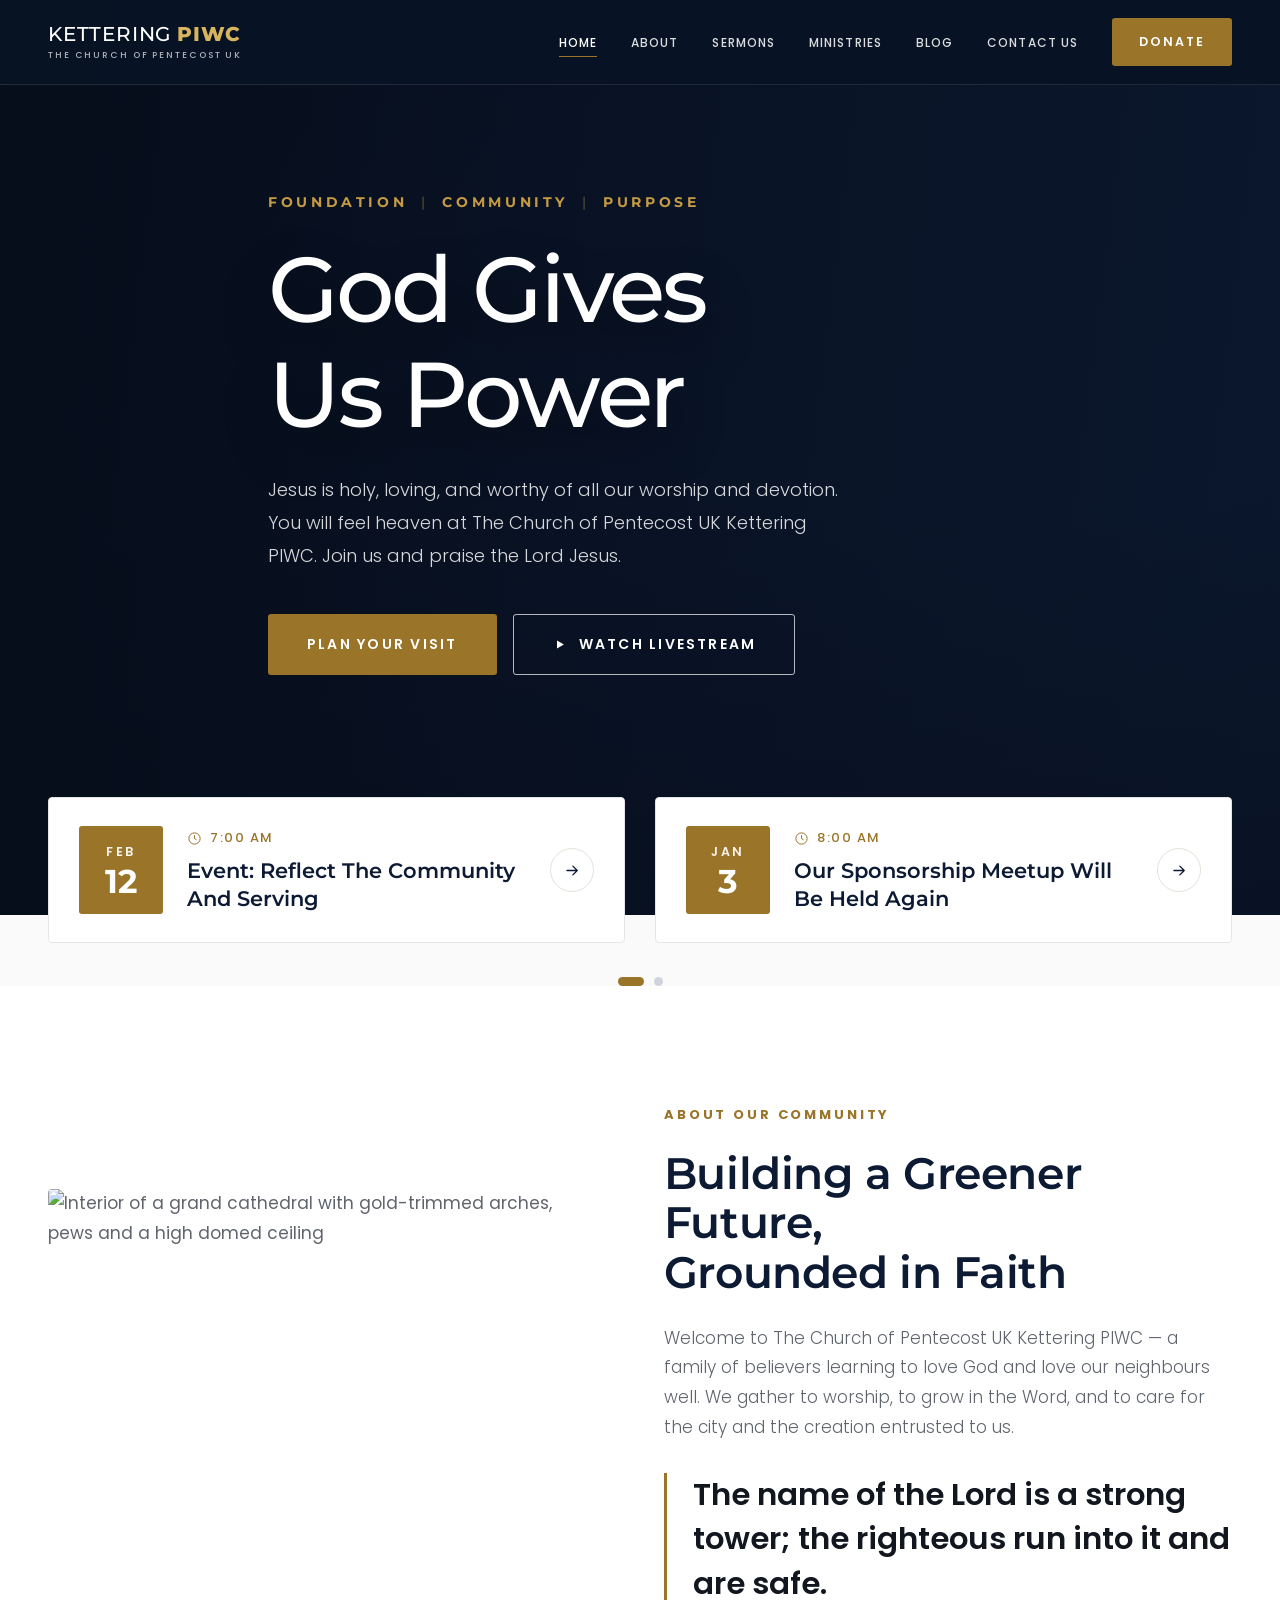
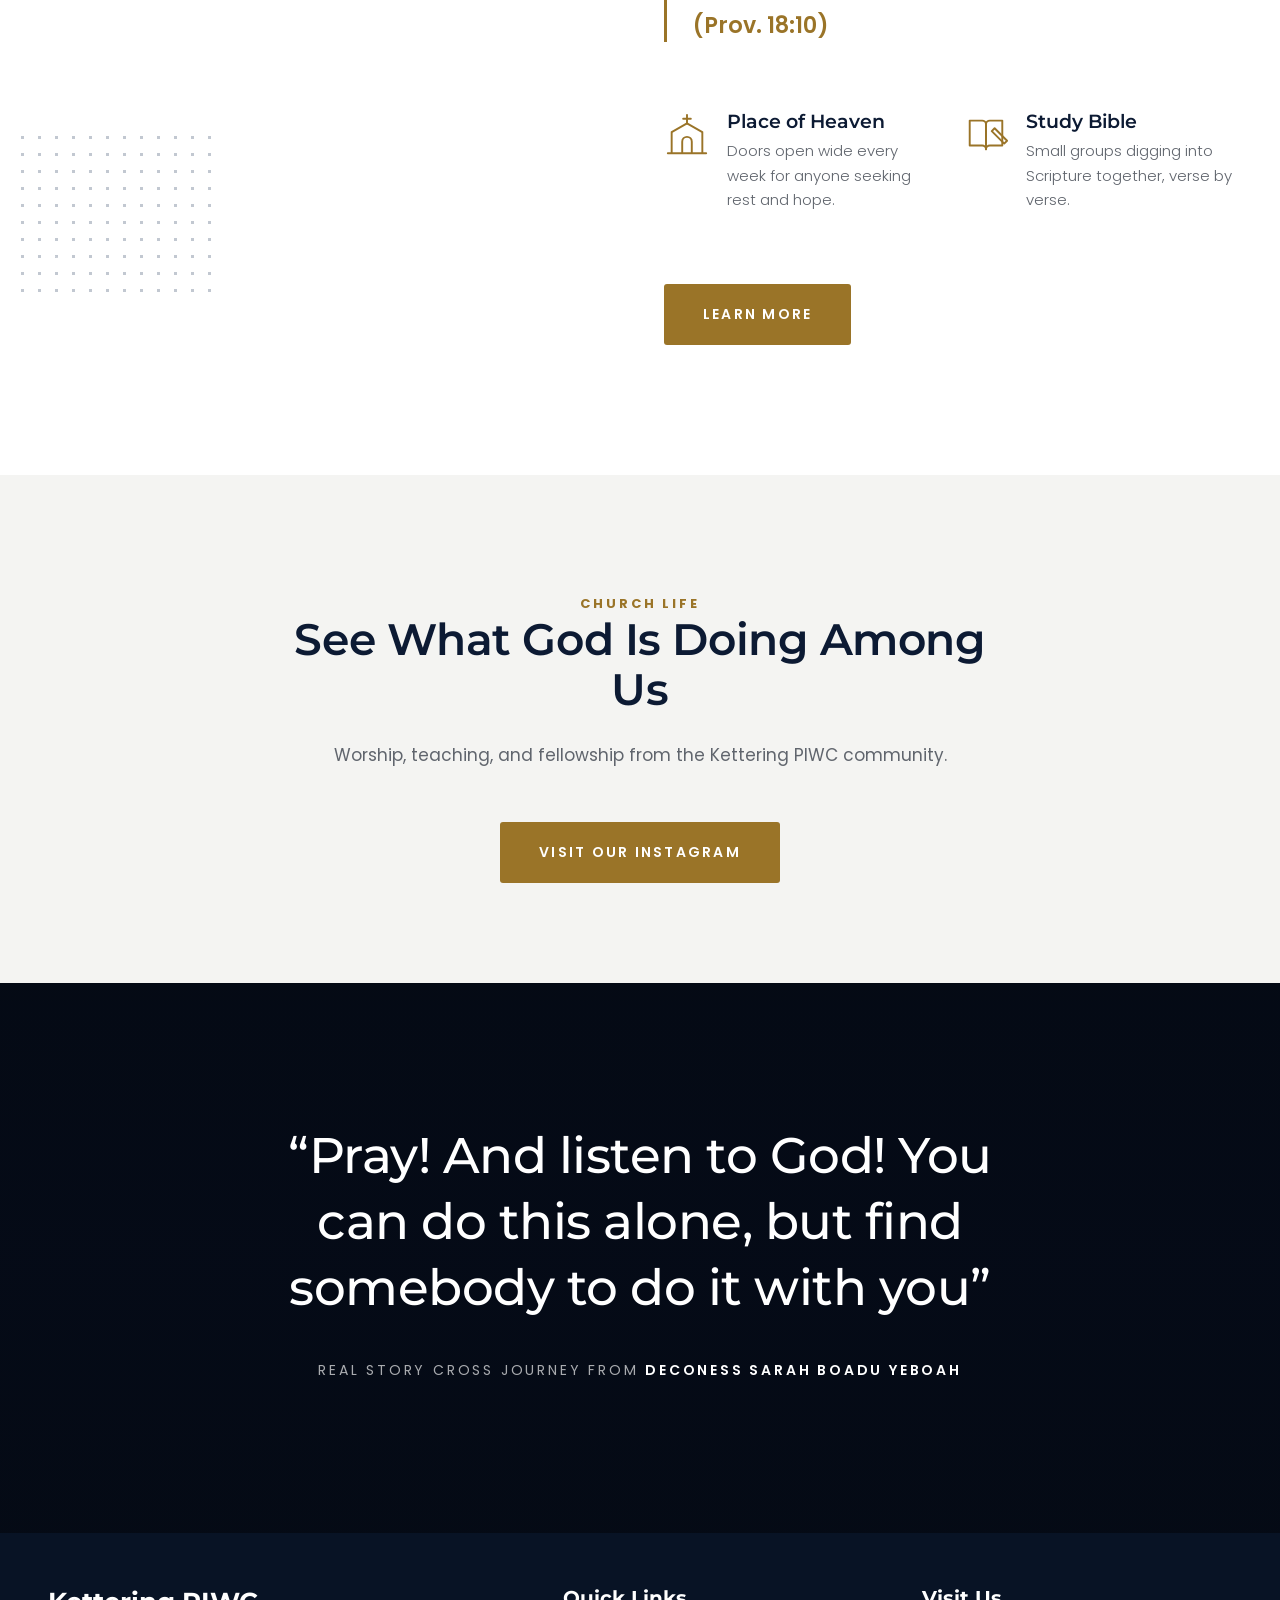
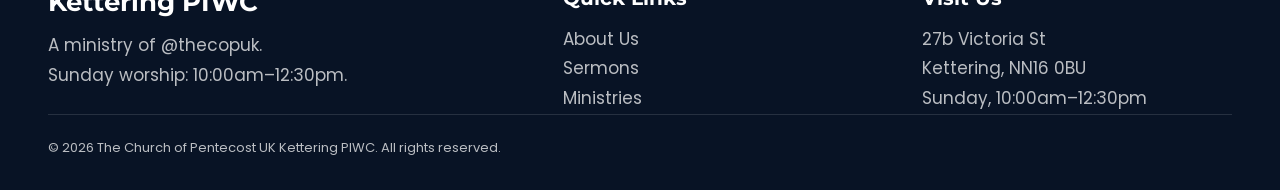
==== index.html @ a6533c29 "Launch Kettering PIWC church website Generated with [Devin](https://devin.ai)  Co-Authored-By: Devin" ====
<!DOCTYPE html>
<html lang="en">
<head>
<meta charset="UTF-8" />
<meta name="viewport" content="width=device-width, initial-scale=1" />
<title>The Church of Pentecost UK Kettering PIWC — God Gives Us Power</title>
<meta name="description" content="Jesus is holy, loving, and worthy of all our worship and devotion. Join The Church of Pentecost UK Kettering PIWC and praise the Lord Jesus." />
<link rel="preconnect" href="https://fonts.googleapis.com" />
<link rel="preconnect" href="https://fonts.gstatic.com" crossorigin />
<link href="https://fonts.googleapis.com/css2?family=Montserrat:wght@500;600;700;800&family=Poppins:ital,wght@0,300;0,400;0,500;0,600;0,700;1,500;1,600&display=swap" rel="stylesheet" />
<link rel="icon" href="assets/favicon.svg" type="image/svg+xml" />
<link rel="stylesheet" href="css/styles.css" />
</head>
<body>

<!-- ============ HEADER ============ -->
<header class="site-header" id="siteHeader">
  <div class="shell header-inner">
    <a class="logo" href="index.html" aria-label="The Church of Pentecost UK Kettering PIWC">
      <span class="wordmark-main">Kettering <strong>PIWC</strong></span>
      <span class="wordmark-sub">The Church of Pentecost UK</span>
    </a>

    <nav class="site-nav" aria-label="Main">
      <ul>
        <li><a class="is-active" href="index.html">Home</a></li>
        <li><a href="pages.html">About</a></li>
        <li><a href="sermons.html">Sermons</a></li>
        <li><a href="ministries.html">Ministries</a></li>
        <li><a href="blog.html">Blog</a></li>
        <li><a href="contact.html">Contact Us</a></li>
      </ul>
    </nav>

    <div class="header-actions">
      <a class="btn btn-red btn-sm" href="donate.html">Donate</a>
      <button class="nav-toggle" id="navToggle" aria-label="Open menu" aria-expanded="false">
        <span></span><span></span><span></span>
      </button>
    </div>
  </div>
</header>

<main>
  <!-- ============ HERO ============ -->
  <section class="hero">
    <div class="hero-media" role="img" aria-label="Hands clasped together in prayer over a dark table"></div>
    <div class="hero-scrim"></div>

    <div class="shell hero-inner">
      <p class="eyebrow">Foundation <span>|</span> Community <span>|</span> Purpose</p>
      <h1 class="hero-title">God Gives<br />Us Power</h1>
      <p class="hero-copy">
        Jesus is holy, loving, and worthy of all our worship and devotion.
        You will feel heaven at The Church of Pentecost UK Kettering PIWC. Join us and praise the Lord Jesus.
      </p>
      <div class="hero-cta">
        <a class="btn btn-red" href="contact.html">Plan Your Visit</a>
        <a class="btn btn-ghost" href="https://www.youtube.com/@KetteringPIWC" target="_blank" rel="noopener noreferrer">
          <span class="play" aria-hidden="true">
            <svg viewBox="0 0 24 24" fill="currentColor"><path d="M8 5.5v13l11-6.5-11-6.5Z"/></svg>
          </span>
          Watch Livestream
        </a>
      </div>
    </div>
  </section>

  <!-- ============ EVENT CARDS (overlap) ============ -->
  <section class="events" aria-label="Upcoming events">
    <div class="shell">
      <div class="event-viewport">
      <div class="event-track" id="eventTrack">
        <article class="event-card">
          <div class="event-date">
            <strong>Feb</strong>
            <span>12</span>
          </div>
          <div class="event-body">
            <p class="event-time">
              <svg viewBox="0 0 24 24" fill="none" aria-hidden="true"><circle cx="12" cy="12" r="9" stroke="currentColor" stroke-width="1.6"/><path d="M12 7.5V12l3 2" stroke="currentColor" stroke-width="1.6" stroke-linecap="round"/></svg>
              7:00 am
            </p>
            <h3>Event: Reflect The Community And Serving</h3>
          </div>
          <a class="event-go" href="#" aria-label="Read more about this event">
            <svg viewBox="0 0 24 24" fill="none"><path d="M5 12h13m0 0-5.5-5.5M18 12l-5.5 5.5" stroke="currentColor" stroke-width="1.7" stroke-linecap="round" stroke-linejoin="round"/></svg>
          </a>
        </article>

        <article class="event-card">
          <div class="event-date">
            <strong>Jan</strong>
            <span>3</span>
          </div>
          <div class="event-body">
            <p class="event-time">
              <svg viewBox="0 0 24 24" fill="none" aria-hidden="true"><circle cx="12" cy="12" r="9" stroke="currentColor" stroke-width="1.6"/><path d="M12 7.5V12l3 2" stroke="currentColor" stroke-width="1.6" stroke-linecap="round"/></svg>
              8:00 am
            </p>
            <h3>Our Sponsorship Meetup Will Be Held Again</h3>
          </div>
          <a class="event-go" href="#" aria-label="Read more about this event">
            <svg viewBox="0 0 24 24" fill="none"><path d="M5 12h13m0 0-5.5-5.5M18 12l-5.5 5.5" stroke="currentColor" stroke-width="1.7" stroke-linecap="round" stroke-linejoin="round"/></svg>
          </a>
        </article>

        <article class="event-card">
          <div class="event-date">
            <strong>Mar</strong>
            <span>21</span>
          </div>
          <div class="event-body">
            <p class="event-time">
              <svg viewBox="0 0 24 24" fill="none" aria-hidden="true"><circle cx="12" cy="12" r="9" stroke="currentColor" stroke-width="1.6"/><path d="M12 7.5V12l3 2" stroke="currentColor" stroke-width="1.6" stroke-linecap="round"/></svg>
              6:30 pm
            </p>
            <h3>Evening Worship Night With The Youth Choir</h3>
          </div>
          <a class="event-go" href="#" aria-label="Read more about this event">
            <svg viewBox="0 0 24 24" fill="none"><path d="M5 12h13m0 0-5.5-5.5M18 12l-5.5 5.5" stroke="currentColor" stroke-width="1.7" stroke-linecap="round" stroke-linejoin="round"/></svg>
          </a>
        </article>
      </div>
      </div>

      <div class="dots" id="eventDots" role="tablist" aria-label="Event slides"></div>
    </div>
  </section>

  <!-- ============ ABOUT ============ -->
  <section class="about">
    <div class="shell about-grid">
      <div class="about-visual">
        <figure class="about-photo">
          <img
            src="https://images.unsplash.com/photo-1756239501930-8e74445ca356?auto=format&fit=crop&w=1400&q=80"
            alt="Interior of a grand cathedral with gold-trimmed arches, pews and a high domed ceiling"
            loading="lazy" />
        </figure>
        <span class="dot-grid" aria-hidden="true"></span>
      </div>

      <div class="about-text">
        <p class="eyebrow eyebrow-dark">About Our Community</p>
        <h2 class="section-title">Building a Greener Future,<br />Grounded in Faith</h2>
        <p class="lede">
          Welcome to The Church of Pentecost UK Kettering PIWC — a family of believers learning to love God and love our
          neighbours well. We gather to worship, to grow in the Word, and to care for the city
          and the creation entrusted to us.
        </p>

        <blockquote class="scripture">
          The name of the Lord is a strong tower; the righteous run into it and are safe.
          <cite>(Prov. 18:10)</cite>
        </blockquote>

        <div class="features">
          <div class="feature">
            <span class="feature-icon" aria-hidden="true">
              <svg viewBox="0 0 48 48" fill="none">
                <path d="M24 4v9M20 8h8" stroke="currentColor" stroke-width="2" stroke-linecap="round"/>
                <path d="M8 44V22l16-9 16 9v22" stroke="currentColor" stroke-width="2" stroke-linejoin="round"/>
                <path d="M19 44V32a5 5 0 0 1 10 0v12" stroke="currentColor" stroke-width="2" stroke-linejoin="round"/>
                <path d="M4 44h40" stroke="currentColor" stroke-width="2" stroke-linecap="round"/>
              </svg>
            </span>
            <div>
              <h4>Place of Heaven</h4>
              <p>Doors open wide every week for anyone seeking rest and hope.</p>
            </div>
          </div>

          <div class="feature">
            <span class="feature-icon" aria-hidden="true">
              <svg viewBox="0 0 48 48" fill="none">
                <path d="M7 10h13a4 4 0 0 1 4 4v26a4 4 0 0 0-4-4H7V10Z" stroke="currentColor" stroke-width="2" stroke-linejoin="round"/>
                <path d="M41 10H28a4 4 0 0 0-4 4v26a4 4 0 0 1 4-4h13V10Z" stroke="currentColor" stroke-width="2" stroke-linejoin="round"/>
                <path d="M43 34 30 21l3-3 13 13-3 3Z" stroke="currentColor" stroke-width="2" stroke-linejoin="round"/>
              </svg>
            </span>
            <div>
              <h4>Study Bible</h4>
              <p>Small groups digging into Scripture together, verse by verse.</p>
            </div>
          </div>
        </div>

        <a class="btn btn-red" href="pages.html">Learn More</a>
      </div>
    </div>
  </section>

  <section class="page-section instagram-section">
    <div class="shell">
      <div class="section-heading">
        <p class="eyebrow eyebrow-dark">Church Life</p>
        <h2 class="section-title">See What God Is Doing Among Us</h2>
        <p>Worship, teaching, and fellowship from the Kettering PIWC community.</p>
      </div>
      <div class="instagram-follow"><a class="btn btn-red" href="https://www.instagram.com/ketteringpiwc/" target="_blank" rel="noopener noreferrer">Visit Our Instagram</a></div>
    </div>
  </section>

  <!-- ============ TESTIMONIAL ============ -->
  <section class="testimonial">
    <div class="testimonial-media" aria-hidden="true"></div>
    <div class="testimonial-scrim" aria-hidden="true"></div>

    <div class="shell testimonial-inner">
      <blockquote class="testimonial-quote">
        &ldquo;Pray! And listen to God! You can do this alone, but find somebody to do it with you&rdquo;
      </blockquote>

      <p class="testimonial-by">Real Story Cross Journey from <strong>Deconess Sarah Boadu Yeboah</strong></p>
    </div>
  </section>
</main>

<footer class="site-footer">
  <div class="shell">
    <div class="footer-grid">
      <div><h2>Kettering PIWC</h2><p>A ministry of @thecopuk.<br />Sunday worship: 10:00am–12:30pm.</p></div>
      <div><h3>Quick Links</h3><ul><li><a href="pages.html">About Us</a></li><li><a href="sermons.html">Sermons</a></li><li><a href="ministries.html">Ministries</a></li></ul></div>
      <div><h3>Visit Us</h3><p>27b Victoria St<br />Kettering, NN16 0BU<br />Sunday, 10:00am–12:30pm</p></div>
    </div>
    <p class="footer-bottom">© 2026 The Church of Pentecost UK Kettering PIWC. All rights reserved.</p>
  </div>
</footer>

<script src="js/main.js" defer></script>
</body>
</html>
---- css/styles.css ----
/* ===========================================================
   Zegen Church — deep red / white / dark blue
   =========================================================== */

:root {
  --red: #9a7428;
  --red-dark: #6f511a;
  --navy: #0c1a33;
  --navy-soft: #16294a;
  --ink: #12161f;
  --body: #5a6472;
  --white: #fff;
  --cream: #f7f4f0;
  --line: #e6e1da;

  --serif: "Montserrat", "Segoe UI", system-ui, sans-serif;
  --sans: "Poppins", "Segoe UI", system-ui, sans-serif;
  --script: "Poppins", "Segoe UI", system-ui, sans-serif;

  --shell: 1240px;
  --radius: 14px;
  --shadow-card: 0 26px 60px -22px rgba(12, 26, 51, .35);

  --hero-img: url("https://images.unsplash.com/photo-1762013728549-f50828e8a113?auto=format&fit=crop&w=2200&q=80");
}

*, *::before, *::after { box-sizing: border-box; }

html { scroll-behavior: smooth; }

body {
  margin: 0;
  font-family: var(--sans);
  font-size: 17px;
  line-height: 1.75;
  color: var(--body);
  background: var(--white);
  -webkit-font-smoothing: antialiased;
}

img { display: block; max-width: 100%; height: auto; }
a { text-decoration: none; color: inherit; }
h1, h2, h3, h4 { font-family: var(--serif); color: var(--ink); margin: 0; line-height: 1.14; }
blockquote { margin: 0; }
svg { width: 100%; height: 100%; display: block; }

.shell {
  width: 100%;
  max-width: var(--shell);
  margin-inline: auto;
  padding-inline: 28px;
}

/* ---------- eyebrow ---------- */
.eyebrow {
  margin: 0 0 22px;
  font-family: var(--serif);
  font-weight: 700;
  font-size: 14px;
  letter-spacing: .26em;
  text-transform: uppercase;
  color: #c49a43;
}
.eyebrow span { opacity: .55; margin-inline: 6px; font-weight: 400; }
.eyebrow-dark { color: var(--red); font-family: var(--sans); letter-spacing: .22em; font-size: 13px; }

/* ---------- buttons ---------- */
.btn {
  --btn-pad: 17px 38px;
  display: inline-flex;
  align-items: center;
  gap: 12px;
  padding: var(--btn-pad);
  border: 1.5px solid transparent;
  border-radius: 8px;
  font-family: var(--sans);
  font-size: 14px;
  font-weight: 600;
  letter-spacing: .16em;
  text-transform: uppercase;
  cursor: pointer;
  transition: background .25s, color .25s, border-color .25s, transform .25s, box-shadow .25s;
}
.btn:hover { transform: translateY(-2px); }
.btn-red { background: var(--red); color: var(--white); box-shadow: 0 14px 30px -14px rgba(154, 116, 40, .8); }
.btn-red:hover { background: var(--red-dark); }
.btn-ghost { border-color: rgba(255, 255, 255, .7); color: var(--white); }
.btn-ghost:hover { background: var(--white); color: var(--navy); border-color: var(--white); }
.btn-sm { --btn-pad: 12px 26px; font-size: 12.5px; border-radius: 7px; }
.btn .play { width: 15px; flex: none; }

/* ===========================================================
   HEADER
   =========================================================== */
.site-header {
  position: fixed;
  inset: 0 0 auto;
  z-index: 60;
  background: rgba(9, 18, 34, .34);
  backdrop-filter: blur(9px);
  border-bottom: 1px solid rgba(255, 255, 255, .12);
  transition: background .3s, box-shadow .3s, border-color .3s;
}
.site-header.is-stuck {
  background: rgba(9, 18, 34, .94);
  box-shadow: 0 12px 34px -20px rgba(0, 0, 0, .8);
}

.header-inner {
  display: flex;
  align-items: center;
  gap: 34px;
  min-height: 84px;
}

.logo {
  display: flex;
  flex-direction: column;
  justify-content: center;
  min-width: 225px;
  margin-right: auto;
  color: var(--white);
  line-height: 1;
}
.wordmark-main {
  font-family: var(--serif);
  font-size: 20px;
  font-weight: 500;
  letter-spacing: .04em;
  text-transform: uppercase;
}
.wordmark-main strong { color: #d7b45d; font-weight: 800; }
.wordmark-sub {
  margin-top: 7px;
  font-family: var(--sans);
  font-size: 9px;
  font-weight: 500;
  letter-spacing: .21em;
  text-transform: uppercase;
  color: rgba(255, 255, 255, .68);
}

.site-nav ul { display: flex; gap: 34px; margin: 0; padding: 0; list-style: none; }
.site-nav a {
  position: relative;
  display: block;
  padding: 4px 0;
  font-size: 13px;
  font-weight: 500;
  letter-spacing: .16em;
  text-transform: uppercase;
  color: rgba(255, 255, 255, .86);
  transition: color .22s;
}
.site-nav a::after {
  content: "";
  position: absolute;
  left: 0; bottom: 0;
  width: 0; height: 2px;
  background: var(--red);
  transition: width .28s;
}
.site-nav a:hover, .site-nav a.is-active { color: var(--white); }
.site-nav a:hover::after, .site-nav a.is-active::after { width: 100%; }

.header-actions { display: flex; align-items: center; gap: 16px; }

.nav-toggle {
  display: none;
  width: 44px; height: 40px;
  padding: 0 9px;
  background: none;
  border: 1px solid rgba(255, 255, 255, .3);
  border-radius: 7px;
  cursor: pointer;
}
.nav-toggle span {
  display: block;
  height: 2px;
  margin: 5px 0;
  background: var(--white);
  transition: transform .25s, opacity .25s;
}

/* ===========================================================
   HERO
   =========================================================== */
.hero {
  position: relative;
  isolation: isolate;
  display: flex;
  align-items: center;
  min-height: 100vh;
  min-height: 100svh;
  padding: 190px 0 240px;
  overflow: hidden;
}
.hero-media {
  position: absolute;
  inset: 0;
  z-index: -2;
  background: var(--navy) var(--hero-img) center/cover no-repeat;
  transform: scale(1.04);
  animation: heroDrift 22s ease-in-out infinite alternate;
}
@keyframes heroDrift {
  from { transform: scale(1.04) translate3d(0, 0, 0); }
  to   { transform: scale(1.11) translate3d(0, -12px, 0); }
}
.hero-scrim {
  position: absolute;
  inset: 0;
  z-index: -1;
  background:
    linear-gradient(97deg, rgba(6, 13, 26, .93) 0%, rgba(8, 16, 32, .78) 42%, rgba(10, 20, 38, .42) 100%),
    radial-gradient(115% 85% at 78% 30%, transparent 32%, rgba(4, 9, 19, .72) 100%);
}

.hero-inner { max-width: 800px; }

.hero-title {
  margin: 0 0 26px;
  font-size: clamp(3.1rem, 7.2vw, 6.1rem);
  font-weight: 600;
  letter-spacing: -.015em;
  color: var(--white);
  text-shadow: 0 22px 50px rgba(0, 0, 0, .45);
}
.hero-copy {
  max-width: 610px;
  margin: 0 0 42px;
  font-size: 18px;
  font-weight: 300;
  line-height: 1.85;
  color: rgba(255, 255, 255, .84);
}
.hero-cta { display: flex; flex-wrap: wrap; gap: 16px; }

/* ===========================================================
   EVENT CARDS
   =========================================================== */
.events { position: relative; z-index: 5; margin-top: -132px; }

.event-viewport {
  overflow: hidden;
  padding: 14px 0;
  margin: -14px 0;
}
.event-track {
  --per-view: 2;
  --gap: 30px;
  display: flex;
  gap: var(--gap);
  transition: transform .6s cubic-bezier(.4, .02, .2, 1);
  will-change: transform;
}

.event-card {
  flex: 0 0 calc((100% - (var(--per-view) - 1) * var(--gap)) / var(--per-view));
  display: flex;
  align-items: center;
  gap: 24px;
  padding: 28px 30px;
  background: var(--white);
  border-radius: var(--radius);
  box-shadow: var(--shadow-card);
  transition: transform .3s, box-shadow .3s;
}
.event-card:hover {
  transform: translateY(-7px);
  box-shadow: 0 34px 66px -22px rgba(12, 26, 51, .42);
}

.event-date {
  flex: none;
  display: grid;
  place-content: center;
  width: 84px; height: 88px;
  padding-top: 4px;
  background: var(--red);
  border-radius: 10px;
  color: var(--white);
  text-align: center;
  line-height: 1;
}
.event-date strong {
  display: block;
  font-size: 12.5px;
  font-weight: 600;
  letter-spacing: .2em;
  text-transform: uppercase;
  opacity: .92;
}
.event-date span {
  display: block;
  margin-top: 7px;
  font-family: var(--serif);
  font-size: 33px;
  font-weight: 700;
}

.event-body { min-width: 0; }
.event-time {
  display: flex;
  align-items: center;
  gap: 8px;
  margin: 0 0 7px;
  font-size: 13px;
  font-weight: 500;
  letter-spacing: .12em;
  text-transform: uppercase;
  color: var(--red);
}
.event-time svg { width: 15px; height: 15px; flex: none; }
.event-body h3 {
  font-size: 21px;
  font-weight: 600;
  line-height: 1.35;
  color: var(--navy);
}

.event-go {
  flex: none;
  display: grid;
  place-items: center;
  width: 44px; height: 44px;
  margin-left: auto;
  border: 1px solid var(--line);
  border-radius: 50%;
  color: var(--navy);
  transition: background .25s, color .25s, border-color .25s;
}
.event-go svg { width: 19px; height: 19px; }
.event-go:hover { background: var(--red); border-color: var(--red); color: var(--white); }

.dots {
  display: flex;
  justify-content: center;
  gap: 10px;
  margin-top: 34px;
}
.dots button {
  width: 9px; height: 9px;
  padding: 0;
  background: #cfd4dc;
  border: 0;
  border-radius: 50%;
  cursor: pointer;
  transition: background .25s, width .25s;
}
.dots button.is-active { width: 26px; border-radius: 5px; background: var(--red); }

/* ===========================================================
   ABOUT
   =========================================================== */
.about { padding: 118px 0 130px; background: var(--white); }

.about-grid {
  display: grid;
  grid-template-columns: minmax(0, 1fr) minmax(0, 1.06fr);
  gap: 80px;
  align-items: center;
}

.about-visual { position: relative; }
.about-photo {
  position: relative;
  z-index: 2;
  margin: 0;
  border-radius: var(--radius);
  overflow: hidden;
  box-shadow: 0 40px 80px -34px rgba(12, 26, 51, .55);
}
.about-photo img { width: 100%; aspect-ratio: 4 / 5; object-fit: cover; }
.about-photo::after {
  content: "";
  position: absolute;
  inset: 0;
  border: 1px solid rgba(255, 255, 255, .18);
  border-radius: var(--radius);
  pointer-events: none;
}
.dot-grid {
  position: absolute;
  z-index: 1;
  left: -34px; bottom: -40px;
  width: 200px; height: 170px;
  background-image: radial-gradient(#c2c8d1 1.7px, transparent 1.8px);
  background-size: 17px 17px;
}

.section-title {
  margin: 0 0 26px;
  font-size: clamp(2.1rem, 3.4vw, 3.05rem);
  font-weight: 600;
  letter-spacing: -.01em;
  color: var(--navy);
}
.lede { margin: 0 0 30px; font-weight: 300; }

.scripture {
  position: relative;
  margin: 0 0 40px;
  padding-left: 26px;
  border-left: 3px solid var(--red);
  font-family: var(--script);
  font-size: clamp(1.6rem, 2.4vw, 2.1rem);
  font-weight: 600;
  line-height: 1.45;
  color: var(--ink);
}
.scripture cite { display: block; margin-top: 4px; font-size: .72em; font-style: normal; color: var(--red); }

.features {
  display: grid;
  grid-template-columns: repeat(2, minmax(0, 1fr));
  gap: 30px;
  margin-bottom: 42px;
  padding: 34px 0;
  border-top: 1px solid var(--line);
  border-bottom: 1px solid var(--line);
}
.feature { display: flex; gap: 17px; }
.feature-icon { flex: none; width: 46px; height: 46px; color: var(--red); }
.feature h4 { margin-bottom: 6px; font-size: 19px; font-weight: 600; color: var(--navy); }
.feature p { margin: 0; font-size: 15px; font-weight: 300; line-height: 1.65; }

/* ===========================================================
   TESTIMONIAL
   =========================================================== */
.testimonial {
  position: relative;
  isolation: isolate;
  padding: 140px 0 150px;
  overflow: hidden;
  text-align: center;
}
.testimonial-media {
  position: absolute;
  inset: 0;
  z-index: -2;
  background: var(--navy) var(--hero-img) center/cover no-repeat;
  filter: grayscale(.25) brightness(.42) contrast(1.08);
}
.testimonial-scrim {
  position: absolute;
  inset: 0;
  z-index: -1;
  background:
    linear-gradient(180deg, rgba(5, 11, 22, .9) 0%, rgba(6, 13, 26, .8) 50%, rgba(5, 11, 22, .93) 100%);
}

.testimonial-inner { max-width: 1000px; }

.testimonial-quote {
  font-family: var(--serif);
  font-size: clamp(1.85rem, 3.9vw, 3.35rem);
  font-weight: 500;
  line-height: 1.32;
  letter-spacing: -.01em;
  color: var(--white);
  text-wrap: balance;
}
.testimonial-by {
  margin: 38px 0 0;
  font-size: 14px;
  font-weight: 400;
  letter-spacing: .2em;
  text-transform: uppercase;
  color: rgba(255, 255, 255, .66);
}
.testimonial-by strong { color: var(--white); font-weight: 600; }

/* ===========================================================
   RESPONSIVE
   =========================================================== */
@media (max-width: 1080px) {
  .site-nav {
    position: absolute;
    inset: 100% 0 auto;
    display: none;
    padding: 18px 28px 26px;
    background: rgba(9, 18, 34, .97);
    border-bottom: 1px solid rgba(255, 255, 255, .12);
  }
  .site-nav.is-open { display: block; }
  .site-nav ul { flex-direction: column; gap: 4px; }
  .site-nav a { padding: 11px 0; }
  .nav-toggle { display: block; }

  .about-grid { gap: 56px; }
}

@media (max-width: 900px) {
  body { font-size: 16px; }
  .hero { padding: 160px 0 210px; }
  .events { margin-top: -120px; }
  .event-track { --per-view: 1; }
  .about { padding: 88px 0 96px; }
  .about-grid { grid-template-columns: minmax(0, 1fr); }
  .about-visual { order: -1; }
  .about-photo img { aspect-ratio: 3 / 2; }
  .dot-grid { left: -18px; bottom: -24px; width: 150px; height: 120px; }
  .testimonial { padding: 100px 0 110px; }
}

@media (max-width: 620px) {
  .shell { padding-inline: 20px; }
  .header-inner { min-height: 72px; }
  .logo { min-width: 175px; }
  .wordmark-main { font-size: 16px; }
  .wordmark-sub { margin-top: 5px; font-size: 7px; letter-spacing: .15em; }
  .hero-cta .btn { flex: 1 1 100%; justify-content: center; }
  .event-card { flex-wrap: wrap; gap: 18px; padding: 24px; }
  .event-go { margin-left: 0; }
  .features { grid-template-columns: minmax(0, 1fr); }
}

.page-hero {
  padding: 180px 0 96px;
  background: linear-gradient(115deg, rgba(5, 12, 25, .97), rgba(12, 26, 51, .86)), var(--hero-img) center/cover;
  text-align: center;
}
.page-hero .eyebrow { margin-bottom: 14px; }
.page-hero h1 { font-size: clamp(2.8rem, 6vw, 5rem); color: var(--white); }
.page-hero p { max-width: 700px; margin: 22px auto 0; color: rgba(255, 255, 255, .78); }
.page-section { padding: 100px 0; }
.page-section-alt { background: var(--cream); }
.section-heading { max-width: 720px; margin: 0 auto 52px; text-align: center; }
.section-heading p { margin: 18px 0 0; }
.content-grid { display: grid; grid-template-columns: repeat(3, minmax(0, 1fr)); gap: 28px; }
.content-card { padding: 34px; background: var(--white); border: 1px solid var(--line); border-radius: var(--radius); box-shadow: 0 20px 45px -32px rgba(12, 26, 51, .45); }
.content-card h2, .content-card h3 { margin-bottom: 14px; color: var(--navy); }
.content-card h2 { font-size: 25px; }
.content-card h3 { font-size: 22px; }
.content-card p { margin: 0; }
.content-card .card-meta { margin-bottom: 12px; color: var(--red); font-size: 13px; font-weight: 600; letter-spacing: .14em; text-transform: uppercase; }
.content-card .btn { margin-top: 24px; }
.two-column { display: grid; grid-template-columns: repeat(2, minmax(0, 1fr)); gap: 60px; align-items: start; }
.prose h2 { margin-bottom: 20px; font-size: clamp(2rem, 3vw, 3rem); color: var(--navy); }
.prose h3 { margin: 30px 0 10px; color: var(--navy); }
.prose p { margin: 0 0 18px; }
.detail-list { margin: 24px 0 0; padding: 0; list-style: none; }
.detail-list li { padding: 14px 0; border-bottom: 1px solid var(--line); }
.detail-list strong { color: var(--navy); }
.contact-form { display: grid; gap: 18px; }
.contact-form label { color: var(--navy); font-size: 14px; font-weight: 600; }
.contact-form input, .contact-form textarea, .contact-form select { width: 100%; margin-top: 7px; padding: 14px 16px; border: 1px solid #d7dce3; border-radius: 7px; background: var(--white); font: inherit; color: var(--ink); }
.contact-form textarea { min-height: 150px; resize: vertical; }
.site-footer { padding: 54px 0 30px; background: #071126; color: rgba(255, 255, 255, .72); }
.footer-grid { display: grid; grid-template-columns: 1.5fr 1fr 1fr; gap: 50px; }
.site-footer h2, .site-footer h3 { margin-bottom: 15px; color: var(--white); }
.site-footer p { margin: 0; }
.site-footer ul { margin: 0; padding: 0; list-style: none; }
.site-footer a:hover { color: var(--white); }
.footer-bottom { margin-top: 42px; padding-top: 22px; border-top: 1px solid rgba(255, 255, 255, .12); font-size: 13px; }

@media (max-width: 900px) {
  .content-grid { grid-template-columns: minmax(0, 1fr); }
  .two-column, .footer-grid { grid-template-columns: minmax(0, 1fr); gap: 36px; }
  .page-section { padding: 76px 0; }
}

@media (max-width: 620px) {
  .page-hero { padding: 145px 0 72px; }
  .header-actions .btn { display: none; }
  .content-card { padding: 26px; }
}

body {
  background:
    radial-gradient(circle at 8% 18%, rgba(154, 116, 40, .09), transparent 27rem),
    radial-gradient(circle at 92% 52%, rgba(45, 82, 133, .12), transparent 31rem),
    #f2f4f8;
}
.site-header { background: transparent; border: 0; backdrop-filter: none; }
.header-inner {
  width: calc(100% - 32px);
  margin-top: 14px;
  padding-inline: 18px;
  border: 1px solid rgba(255, 255, 255, .2);
  border-radius: 22px;
  background: linear-gradient(120deg, rgba(10, 22, 43, .72), rgba(18, 40, 73, .46));
  box-shadow: 0 18px 54px rgba(3, 10, 22, .24), inset 0 1px rgba(255, 255, 255, .12);
  backdrop-filter: blur(22px) saturate(145%);
}
.site-header.is-stuck { background: transparent; box-shadow: none; }
.site-header.is-stuck .header-inner { background: rgba(7, 17, 34, .88); box-shadow: 0 16px 42px rgba(3, 10, 22, .34), inset 0 1px rgba(255, 255, 255, .1); }
.site-nav a { letter-spacing: .11em; }
.btn { border-radius: 999px; }
.btn-red { background: linear-gradient(135deg, #ad8533, #74551b); box-shadow: 0 12px 28px -12px rgba(111, 81, 26, .75), inset 0 1px rgba(255, 255, 255, .18); }
.btn-ghost { background: rgba(255, 255, 255, .08); backdrop-filter: blur(12px); }
.hero-inner {
  padding: clamp(28px, 5vw, 58px);
  border: 1px solid rgba(255, 255, 255, .16);
  border-radius: 32px 32px 72px 32px;
  background: linear-gradient(135deg, rgba(8, 18, 37, .62), rgba(255, 255, 255, .07));
  box-shadow: 0 35px 90px rgba(0, 0, 0, .28), inset 0 1px rgba(255, 255, 255, .13);
  backdrop-filter: blur(18px) saturate(130%);
}
.hero-title { letter-spacing: -.035em; }
.event-card, .content-card {
  border: 1px solid rgba(255, 255, 255, .7);
  background: linear-gradient(145deg, rgba(255, 255, 255, .78), rgba(255, 255, 255, .48));
  box-shadow: 0 22px 55px -32px rgba(12, 26, 51, .55), inset 0 1px rgba(255, 255, 255, .9);
  backdrop-filter: blur(18px) saturate(135%);
}
.content-card { border-radius: 28px 28px 48px 28px; transition: transform .35s ease, box-shadow .35s ease, border-color .35s ease; }
.content-card:nth-child(even) { border-radius: 48px 28px 28px 28px; }
.content-card:hover { transform: translateY(-8px) rotate(-.3deg); border-color: rgba(154, 116, 40, .2); box-shadow: 0 32px 65px -30px rgba(12, 26, 51, .52); }
.about { background: transparent; }
.about-photo { border-radius: 32px 32px 90px 32px; transform: rotate(-1.2deg); }
.features { padding: 28px; border: 1px solid rgba(255, 255, 255, .7); border-radius: 24px; background: rgba(255, 255, 255, .48); backdrop-filter: blur(14px); }
.page-hero { position: relative; isolation: isolate; overflow: hidden; }
.page-hero::after { content: ""; position: absolute; z-index: -1; width: 420px; height: 420px; right: -110px; bottom: -260px; border-radius: 50%; background: rgba(154, 116, 40, .28); filter: blur(12px); }
.page-hero .shell { max-width: 820px; padding-block: 42px; border: 1px solid rgba(255, 255, 255, .16); border-radius: 30px 30px 65px 30px; background: rgba(8, 18, 37, .38); box-shadow: 0 28px 70px rgba(0, 0, 0, .2); backdrop-filter: blur(16px); }
.page-section { position: relative; background: transparent; }
.page-section-alt { background: linear-gradient(135deg, rgba(255, 255, 255, .38), rgba(220, 227, 238, .32)); border-block: 1px solid rgba(255, 255, 255, .72); }
.contact-form input, .contact-form textarea, .contact-form select { border-color: rgba(255, 255, 255, .8); border-radius: 14px; background: rgba(255, 255, 255, .62); box-shadow: inset 0 1px 3px rgba(12, 26, 51, .05); transition: border-color .25s, box-shadow .25s, background .25s; }
.contact-form input:focus, .contact-form textarea:focus, .contact-form select:focus { outline: none; border-color: rgba(154, 116, 40, .5); background: rgba(255, 255, 255, .9); box-shadow: 0 0 0 4px rgba(154, 116, 40, .08); }
.site-footer { position: relative; background: linear-gradient(145deg, #071126, #102544); }
.footer-grid > div { padding: 24px; border: 1px solid rgba(255, 255, 255, .1); border-radius: 22px; background: rgba(255, 255, 255, .045); backdrop-filter: blur(12px); }
.will-reveal { opacity: 0; transform: translateY(34px) scale(.985); transition: opacity .75s cubic-bezier(.2, .7, .2, 1), transform .75s cubic-bezier(.2, .7, .2, 1); }
.will-reveal.is-visible { opacity: 1; transform: none; }
.content-grid .will-reveal:nth-child(2), .features .will-reveal:nth-child(2) { transition-delay: .1s; }
.content-grid .will-reveal:nth-child(3) { transition-delay: .2s; }
.hero-inner, .page-hero .shell { animation: glassEntrance .9s cubic-bezier(.2, .75, .2, 1) both; }
@keyframes glassEntrance { from { opacity: 0; transform: translateY(24px) scale(.98); } to { opacity: 1; transform: none; } }

@media (max-width: 1080px) {
  .site-nav { margin-top: 12px; border: 1px solid rgba(255, 255, 255, .13); border-radius: 20px; backdrop-filter: blur(20px); }
}
@media (max-width: 620px) {
  .header-inner { width: calc(100% - 20px); margin-top: 9px; border-radius: 18px; }
  .hero-inner, .page-hero .shell { border-radius: 24px 24px 46px 24px; }
  .hero-inner { margin-inline: 12px; width: calc(100% - 24px); }
}
@media (prefers-reduced-motion: reduce) {
  html { scroll-behavior: auto; }
  .hero-media, .hero-inner, .page-hero .shell { animation: none; }
  .btn:hover, .event-card:hover, .content-card:hover { transform: none; }
  .will-reveal { opacity: 1; transform: none; transition: none; }
}

.giving-layout { align-items: center; }
.giving-impact { display: grid; gap: 12px; margin-top: 34px; }
.giving-impact div { display: flex; align-items: center; gap: 18px; padding: 15px 18px; border: 1px solid rgba(255, 255, 255, .72); border-radius: 18px; background: rgba(255, 255, 255, .48); backdrop-filter: blur(12px); }
.giving-impact strong { display: grid; place-items: center; width: 42px; height: 42px; border-radius: 50%; background: var(--navy); color: var(--white); font-size: 13px; }
.giving-impact span { color: var(--navy); font-weight: 500; }
.giving-card { padding: clamp(28px, 4vw, 44px); }
.amount-options { display: grid; grid-template-columns: repeat(4, minmax(0, 1fr)); gap: 10px; margin: 0; padding: 0; border: 0; }
.amount-options legend { margin-bottom: 8px; color: var(--navy); font-size: 14px; font-weight: 600; }
.amount-options label { position: relative; cursor: pointer; }
.amount-options input { position: absolute; opacity: 0; pointer-events: none; }
.amount-options span { display: grid; place-items: center; min-height: 52px; border: 1px solid rgba(12, 26, 51, .14); border-radius: 14px; background: rgba(255, 255, 255, .58); color: var(--navy); transition: background .22s, color .22s, border-color .22s, transform .22s; }
.amount-options input:checked + span { border-color: var(--red); background: var(--red); color: var(--white); box-shadow: 0 10px 24px -12px rgba(154, 116, 40, .75); transform: translateY(-2px); }
.amount-options input:focus-visible + span { outline: 3px solid rgba(154, 116, 40, .2); outline-offset: 2px; }
.form-note { margin: -4px 0 0; font-size: 13px; line-height: 1.5; color: var(--body); }
@media (max-width: 480px) { .amount-options { grid-template-columns: repeat(2, minmax(0, 1fr)); } }

body { background: #fafafa; color: #60656d; }
.site-header { background: rgba(8, 19, 37, .97); border-bottom: 1px solid rgba(255, 255, 255, .1); }
.header-inner, .site-header.is-stuck .header-inner {
  width: 100%;
  margin-top: 0;
  padding-inline: 28px;
  border: 0;
  border-radius: 0;
  background: transparent;
  box-shadow: none;
  backdrop-filter: none;
}
.site-header.is-stuck { background: rgba(8, 19, 37, .99); box-shadow: 0 5px 18px rgba(3, 10, 22, .12); }
.site-nav a { font-size: 12px; letter-spacing: .09em; }
.site-nav a::after { height: 1px; }
.btn, .btn-sm { border-radius: 3px; box-shadow: none; }
.btn-red { background: var(--red); }
.btn-red:hover { background: var(--red-dark); }
.btn-ghost { background: transparent; backdrop-filter: none; }
.hero-inner, .page-hero .shell {
  padding: 0 28px;
  border: 0;
  border-radius: 0;
  background: transparent;
  box-shadow: none;
  backdrop-filter: none;
}
.hero-inner { margin: 0 auto; }
.hero-title { max-width: 680px; font-weight: 500; }
.hero-copy { max-width: 570px; }
.event-card, .content-card {
  border: 1px solid #e3e5e8;
  border-radius: 4px;
  background: #fff;
  box-shadow: none;
  backdrop-filter: none;
}
.content-card:nth-child(even) { border-radius: 4px; }
.event-card:hover, .content-card:hover { transform: translateY(-3px); border-color: #cfd2d7; box-shadow: 0 12px 30px rgba(12, 26, 51, .07); }
.event-date { border-radius: 3px; }
.about { background: #fff; }
.about-photo { border-radius: 4px; transform: none; box-shadow: none; }
.features { padding: 28px 0; border-inline: 0; border-radius: 0; background: transparent; backdrop-filter: none; }
.page-hero { background: linear-gradient(105deg, rgba(5, 12, 25, .95), rgba(12, 26, 51, .78)), var(--hero-img) center/cover; }
.page-hero::after { display: none; }
.page-section { background: #fff; }
.page-section-alt { background: #f4f4f2; border-block: 1px solid #e7e7e3; }
.contact-form input, .contact-form textarea, .contact-form select { border-color: #d9dce1; border-radius: 3px; background: #fff; box-shadow: none; }
.giving-impact div { border: 1px solid #e2e4e7; border-radius: 4px; background: #fff; backdrop-filter: none; }
.amount-options span { border-radius: 3px; background: #fff; }
.site-footer { background: #081325; }
.footer-grid > div { padding: 0; border: 0; border-radius: 0; background: transparent; backdrop-filter: none; }
.will-reveal { transform: translateY(18px); transition-duration: .55s; }
.hero-inner, .page-hero .shell { animation-name: minimalEntrance; animation-duration: .65s; }
@keyframes minimalEntrance { from { opacity: 0; transform: translateY(14px); } to { opacity: 1; transform: none; } }
@media (max-width: 1080px) {
  .site-nav { margin-top: 0; border: 0; border-radius: 0; background: #081325; backdrop-filter: none; }
}
@media (max-width: 620px) {
  .header-inner { width: 100%; margin-top: 0; padding-inline: 20px; border-radius: 0; }
  .hero-inner, .page-hero .shell { width: 100%; margin-inline: auto; padding-inline: 20px; border-radius: 0; }
}
@media (prefers-reduced-motion: reduce) {
  .hero-inner, .page-hero .shell { animation: none; }
}

.instagram-section { background: #f4f4f2; }
.instagram-follow { text-align: center; }

.leadership-section { background: #f4f4f2; }
.leadership-grid { display: grid; grid-template-columns: repeat(3, minmax(0, 1fr)); gap: 28px; }
.leader-card { overflow: hidden; border: 1px solid #e1e3e6; border-radius: 4px; background: #fff; transition: transform .3s, box-shadow .3s, border-color .3s; }
.leader-card:hover { transform: translateY(-4px); border-color: #cfd2d7; box-shadow: 0 14px 34px rgba(12, 26, 51, .08); }
.leader-photo { display: grid; place-items: center; width: 100%; aspect-ratio: 4 / 3; background: linear-gradient(145deg, #e8eaed, #d7dbe0); color: #707781; font-size: 13px; font-weight: 600; letter-spacing: .16em; text-transform: uppercase; }
.leader-photo img { width: 100%; height: 100%; object-fit: cover; }
.leader-content { padding: 28px; }
.leader-content .card-meta { margin: 0 0 8px; color: var(--red); font-size: 12px; font-weight: 600; letter-spacing: .14em; text-transform: uppercase; }
.leader-content h3 { margin-bottom: 12px; font-size: 24px; color: var(--navy); }
.leader-content p { margin: 0; }
.leader-bio { padding-top: 16px; }
.leader-bio[hidden], .additional-leaders[hidden] { display: none; }
.additional-leaders { margin-top: 28px; }
.leadership-more { margin-top: 40px; text-align: center; }
.bio-toggle { margin-top: 20px; padding: 0 0 4px; border: 0; border-bottom: 1px solid currentColor; background: transparent; color: var(--red); font: 600 13px var(--sans); letter-spacing: .08em; text-transform: uppercase; cursor: pointer; }
.bio-toggle:hover { color: var(--red-dark); }
.bio-toggle:focus-visible { outline: 3px solid rgba(154, 116, 40, .18); outline-offset: 5px; }
@media (max-width: 900px) { .leadership-grid { grid-template-columns: repeat(2, minmax(0, 1fr)); } }
@media (max-width: 580px) { .leadership-grid { grid-template-columns: minmax(0, 1fr); } }

.ministry-intro { background: #fff; }
.ministry-grid { align-items: stretch; }
.ministry-card { display: flex; flex-direction: column; }
.ministry-card > p:not(.card-meta) { margin-bottom: 20px; }
.ministry-card ul { margin: 0 0 24px; padding: 20px 0 0 20px; border-top: 1px solid var(--line); }
.ministry-card li { margin-bottom: 8px; font-size: 15px; line-height: 1.55; }
.ministry-link { display: inline-block; align-self: flex-start; margin-top: auto; padding-bottom: 3px; border-bottom: 1px solid currentColor; color: var(--red); font-size: 13px; font-weight: 600; letter-spacing: .04em; }
.ministry-link:hover { color: var(--red-dark); }
.ministry-steps { display: grid; gap: 22px; margin: 32px 0 0; padding: 0; list-style: none; counter-reset: ministry-step; }
.ministry-steps li { position: relative; padding-left: 54px; counter-increment: ministry-step; }
.ministry-steps li::before { content: counter(ministry-step, decimal-leading-zero); position: absolute; top: 0; left: 0; color: var(--red); font-size: 13px; font-weight: 700; letter-spacing: .08em; }
.ministry-steps strong, .ministry-steps span { display: block; }
.ministry-steps strong { color: var(--navy); }
.ministry-steps span { margin-top: 4px; font-size: 15px; line-height: 1.6; }
.ministry-cta { position: sticky; top: 120px; }
.ministry-note { margin-top: 24px !important; padding-top: 20px; border-top: 1px solid var(--line); font-size: 14px; line-height: 1.6; }
@media (max-width: 900px) { .ministry-cta { position: static; } }

.directions-btn { margin-top: 30px; }

.blog-categories { position: sticky; top: 84px; z-index: 20; border-bottom: 1px solid #e2e4e7; background: rgba(255, 255, 255, .96); }
.blog-categories .shell { display: flex; justify-content: center; gap: 34px; overflow-x: auto; padding-block: 16px; }
.blog-categories a { flex: none; color: var(--navy); font-size: 12px; font-weight: 600; letter-spacing: .08em; text-transform: uppercase; }
.blog-categories a:hover { color: var(--red); }
.featured-post { display: grid; grid-template-columns: .8fr 1.2fr; overflow: hidden; border: 1px solid #e1e3e6; background: #fff; }
.featured-post-visual { display: grid; min-height: 520px; place-items: end start; padding: 34px; background: linear-gradient(145deg, rgba(12, 26, 51, .12), rgba(154, 116, 40, .28)), var(--hero-img) center/cover; }
.featured-post-visual span { padding: 9px 13px; background: var(--navy); color: #fff; font-size: 11px; font-weight: 600; letter-spacing: .1em; text-transform: uppercase; }
.featured-post-content { align-self: center; padding: clamp(34px, 6vw, 76px); }
.featured-post-content h2 { margin-bottom: 22px; font-size: clamp(2rem, 4vw, 3.4rem); color: var(--navy); }
.featured-post-content > p { margin-bottom: 24px; }
.featured-post-content blockquote, .blog-quote { margin: 28px 0; padding-left: 22px; border-left: 3px solid var(--red); color: var(--navy); font-size: 18px; font-style: italic; }
.featured-post-content cite, .blog-quote cite { display: block; margin-top: 7px; color: var(--red); font-size: 13px; font-style: normal; }
.blog-grid { align-items: stretch; }
.blog-card { display: flex; flex-direction: column; }
.blog-card > p:not(.card-meta) { margin-bottom: 22px; }
.blog-details { margin-top: 24px; border-top: 1px solid var(--line); }
.blog-details summary { padding-top: 18px; color: var(--red); font-size: 13px; font-weight: 600; letter-spacing: .06em; text-transform: uppercase; cursor: pointer; }
.blog-details div { padding-top: 15px; }
.blog-details div p + p { margin-top: 14px; }
.blog-facts { margin: 0 0 24px; padding-left: 20px; }
.blog-facts li { margin-bottom: 7px; font-size: 15px; }
.testimony-card .btn { margin-top: 28px; }
@media (max-width: 900px) { .featured-post { grid-template-columns: minmax(0, 1fr); } .featured-post-visual { min-height: 360px; } .blog-categories { top: 72px; } }
@media (max-width: 620px) { .blog-categories .shell { justify-content: flex-start; gap: 22px; } .featured-post-visual { min-height: 280px; } }

.sermon-feature-section { background: #fff; }
.sermon-feature { display: grid; grid-template-columns: 1.35fr .65fr; border: 1px solid #e1e3e6; background: #fff; }
.sermon-feature-copy { padding: clamp(34px, 6vw, 76px); }
.sermon-feature-copy h2 { margin-bottom: 22px; font-size: clamp(2.1rem, 4vw, 3.7rem); color: var(--navy); }
.sermon-scripture { margin: 0 0 24px; padding-left: 22px; border-left: 3px solid var(--red); color: var(--navy); font-size: 18px; font-style: italic; }
.sermon-scripture strong { display: block; margin-top: 8px; color: var(--red); font-size: 13px; font-style: normal; }
.sermon-actions { display: flex; flex-wrap: wrap; align-items: center; gap: 24px; margin-top: 34px; }
.sermon-text-link { display: inline-block; padding-bottom: 3px; border-bottom: 1px solid currentColor; color: var(--red); font-size: 13px; font-weight: 600; }
.sermon-feature-outline { padding: clamp(30px, 4vw, 52px); background: var(--navy); color: rgba(255, 255, 255, .78); }
.sermon-feature-outline .card-meta { color: #d7b45d; }
.sermon-feature-outline ol { display: grid; gap: 26px; margin: 30px 0 0; padding-left: 22px; }
.sermon-feature-outline li { padding-left: 8px; }
.sermon-feature-outline strong, .sermon-feature-outline span { display: block; }
.sermon-feature-outline strong { margin-bottom: 4px; color: #fff; }
.sermon-feature-outline span { font-size: 14px; line-height: 1.6; }
.sermon-filters { display: flex; flex-wrap: wrap; justify-content: center; gap: 10px; margin-bottom: 18px; }
.sermon-filters button { padding: 10px 16px; border: 1px solid #d8dbe0; background: #fff; color: var(--navy); font: 600 12px var(--sans); cursor: pointer; transition: background .2s, color .2s, border-color .2s; }
.sermon-filters button:hover, .sermon-filters button.is-active { border-color: var(--red); background: var(--red); color: #fff; }
.sermon-filters button:focus-visible { outline: 3px solid rgba(154, 116, 40, .2); outline-offset: 3px; }
.sermon-results { margin: 0 0 28px; text-align: center; font-size: 13px; }
.sermon-card { display: flex; flex-direction: column; }
.sermon-card[hidden] { display: none; }
.sermon-notes { margin-top: 24px; border-top: 1px solid var(--line); }
.sermon-notes summary { padding-top: 18px; color: var(--red); font-size: 13px; font-weight: 600; letter-spacing: .04em; cursor: pointer; }
.sermon-notes div { padding-top: 15px; }
.sermon-notes h4 { margin: 16px 0 8px; font-size: 15px; color: var(--navy); }
.sermon-notes ul { margin: 0; padding-left: 20px; }
.sermon-notes li { margin-bottom: 6px; font-size: 14px; line-height: 1.55; }
.sermon-notes p { font-size: 14px; }
.sermon-response-grid { display: grid; grid-template-columns: repeat(4, minmax(0, 1fr)); border-block: 1px solid var(--line); }
.sermon-response-grid article { padding: 34px; border-right: 1px solid var(--line); }
.sermon-response-grid article:last-child { border-right: 0; }
.sermon-response-grid span { color: var(--red); font-size: 12px; font-weight: 700; }
.sermon-response-grid h3 { margin: 10px 0; color: var(--navy); }
.sermon-response-grid p { margin: 0; font-size: 15px; }
.sermon-live-card .sermon-text-link { margin-top: 24px; }
@media (max-width: 900px) { .sermon-feature { grid-template-columns: minmax(0, 1fr); } .sermon-response-grid { grid-template-columns: repeat(2, minmax(0, 1fr)); } .sermon-response-grid article:nth-child(2) { border-right: 0; } .sermon-response-grid article:nth-child(-n+2) { border-bottom: 1px solid var(--line); } }
@media (max-width: 560px) { .sermon-response-grid { grid-template-columns: minmax(0, 1fr); } .sermon-response-grid article { border-right: 0; border-bottom: 1px solid var(--line); } .sermon-response-grid article:last-child { border-bottom: 0; } }

html, body { max-width: 100%; overflow-x: hidden; }
@media (max-width: 768px) {
  body { font-size: 15px; line-height: 1.7; }
  .shell { padding-inline: 20px; }
  .header-inner { min-height: 72px; gap: 12px; }
  .logo { min-width: 0; flex: 1 1 auto; }
  .header-actions { flex: none; gap: 10px; }
  .nav-toggle { width: 44px; height: 44px; border-radius: 3px; }
  .site-nav { max-height: calc(100vh - 72px); max-height: calc(100dvh - 72px); overflow-y: auto; padding: 12px 20px 20px; }
  .site-nav a { min-height: 44px; display: flex; align-items: center; font-size: 13px; }
  .hero { min-height: auto; padding: 150px 0 170px; }
  .hero-title { font-size: clamp(2.75rem, 13vw, 4.3rem); }
  .hero-copy { font-size: 16px; line-height: 1.75; }
  .events { margin-top: -92px; }
  .event-track { --gap: 18px; }
  .page-hero { padding: 130px 0 68px; }
  .page-hero h1 { font-size: clamp(2.35rem, 10vw, 3.6rem); }
  .page-hero p { margin-top: 16px; font-size: 15px; }
  .page-section, .about { padding: 68px 0; }
  .section-heading { margin-bottom: 36px; }
  .section-title { font-size: clamp(1.85rem, 8vw, 2.6rem); }
  .eyebrow, .eyebrow-dark { letter-spacing: .14em; }
  .content-grid, .leadership-grid { gap: 18px; }
  .content-card, .leader-content { padding: 24px; }
  .two-column { gap: 30px; }
  .btn { --btn-pad: 14px 22px; min-height: 46px; justify-content: center; font-size: 12px; letter-spacing: .1em; }
  .footer-grid { gap: 28px; }
  .site-footer { padding: 44px 0 24px; }
  .blog-categories { top: 72px; }
  .blog-categories .shell { scroll-snap-type: x proximity; }
  .blog-categories a { scroll-snap-align: start; min-height: 42px; display: flex; align-items: center; }
  .featured-post-content, .sermon-feature-copy, .sermon-feature-outline { padding: 28px 24px; }
  .sermon-filters { justify-content: flex-start; overflow-x: auto; flex-wrap: nowrap; padding-bottom: 8px; }
  .sermon-filters button { flex: none; min-height: 44px; }
  .ministry-card ul { padding-left: 18px; }
  .amount-options span { min-height: 48px; }
  .contact-form input, .contact-form textarea, .contact-form select { min-height: 48px; font-size: 16px; }
  .contact-form textarea { min-height: 140px; }
}
@media (max-width: 480px) {
  .shell { padding-inline: 16px; }
  .header-inner { padding-inline: 16px; }
  .wordmark-main { font-size: 15px; }
  .wordmark-sub { max-width: 170px; font-size: 6.5px; line-height: 1.35; }
  .hero { padding: 132px 0 150px; }
  .hero-title { font-size: clamp(2.5rem, 14vw, 3.4rem); }
  .hero-copy { margin-bottom: 30px; }
  .hero-cta { flex-direction: column; }
  .hero-cta .btn { width: 100%; }
  .event-card { display: grid; grid-template-columns: 70px minmax(0, 1fr); padding: 20px; }
  .event-date { width: 70px; height: 74px; }
  .event-body h3 { font-size: 17px; }
  .event-go { grid-column: 2; width: 40px; height: 40px; }
  .page-hero { padding: 118px 0 58px; }
  .page-section, .about { padding: 56px 0; }
  .content-card, .leader-content { padding: 22px 18px; }
  .features { grid-template-columns: minmax(0, 1fr); gap: 22px; }
  .about-photo img { aspect-ratio: 4 / 3; }
  .testimonial { padding: 72px 0 78px; }
  .testimonial-quote { font-size: 1.75rem; }
  .testimonial-by { margin-top: 28px; font-size: 11px; letter-spacing: .12em; }
  .featured-post-visual { min-height: 230px; }
  .featured-post-content h2, .sermon-feature-copy h2 { font-size: 1.9rem; }
  .sermon-response-grid article { padding: 26px 20px; }
  .sermon-actions { align-items: stretch; flex-direction: column; }
  .sermon-actions .btn { width: 100%; }
  .giving-impact div { align-items: flex-start; }
  .directions-btn { width: 100%; }
}
@media (max-width: 360px) {
  .wordmark-main { font-size: 13px; }
  .wordmark-sub { max-width: 145px; font-size: 6px; letter-spacing: .1em; }
  .nav-toggle { width: 42px; }
  .hero-title { font-size: 2.35rem; }
  .page-hero h1 { font-size: 2.15rem; }
  .event-card { grid-template-columns: 62px minmax(0, 1fr); gap: 14px; }
  .event-date { width: 62px; height: 68px; }
  .amount-options { grid-template-columns: minmax(0, 1fr); }
}
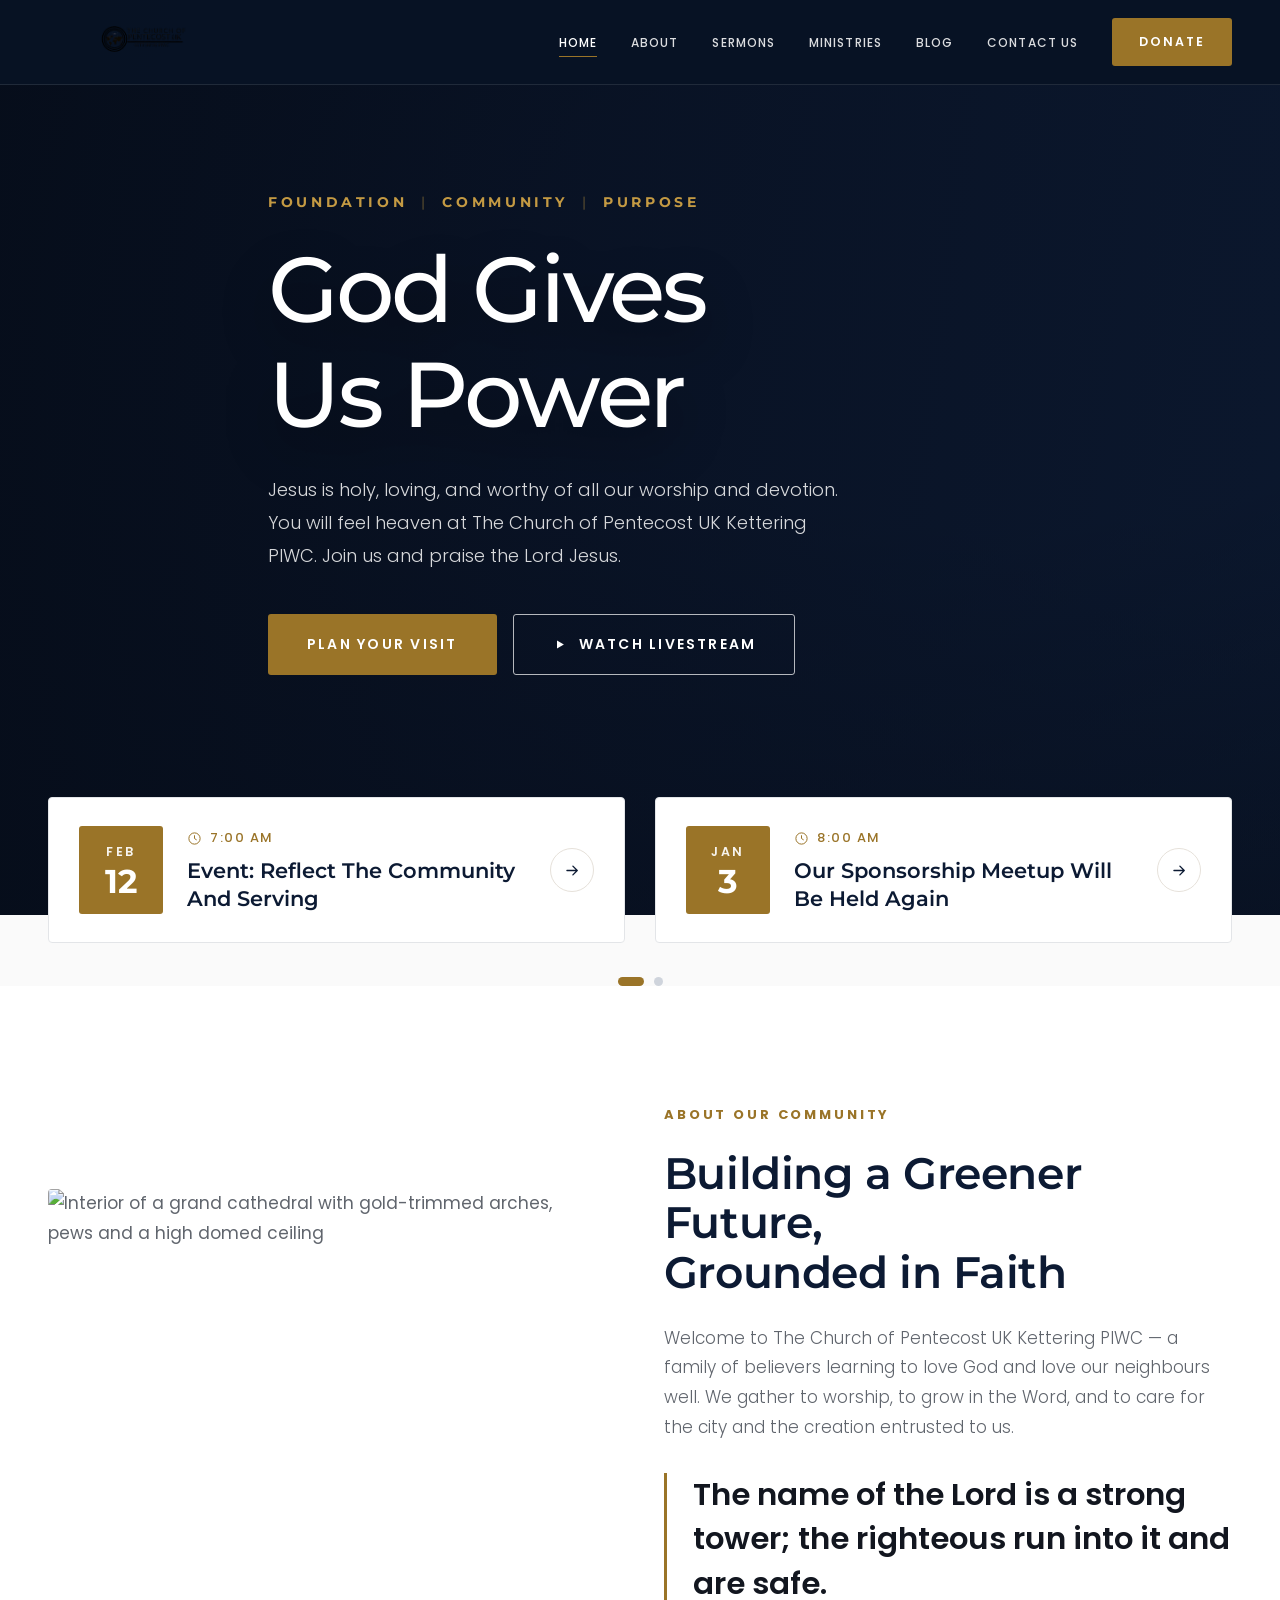
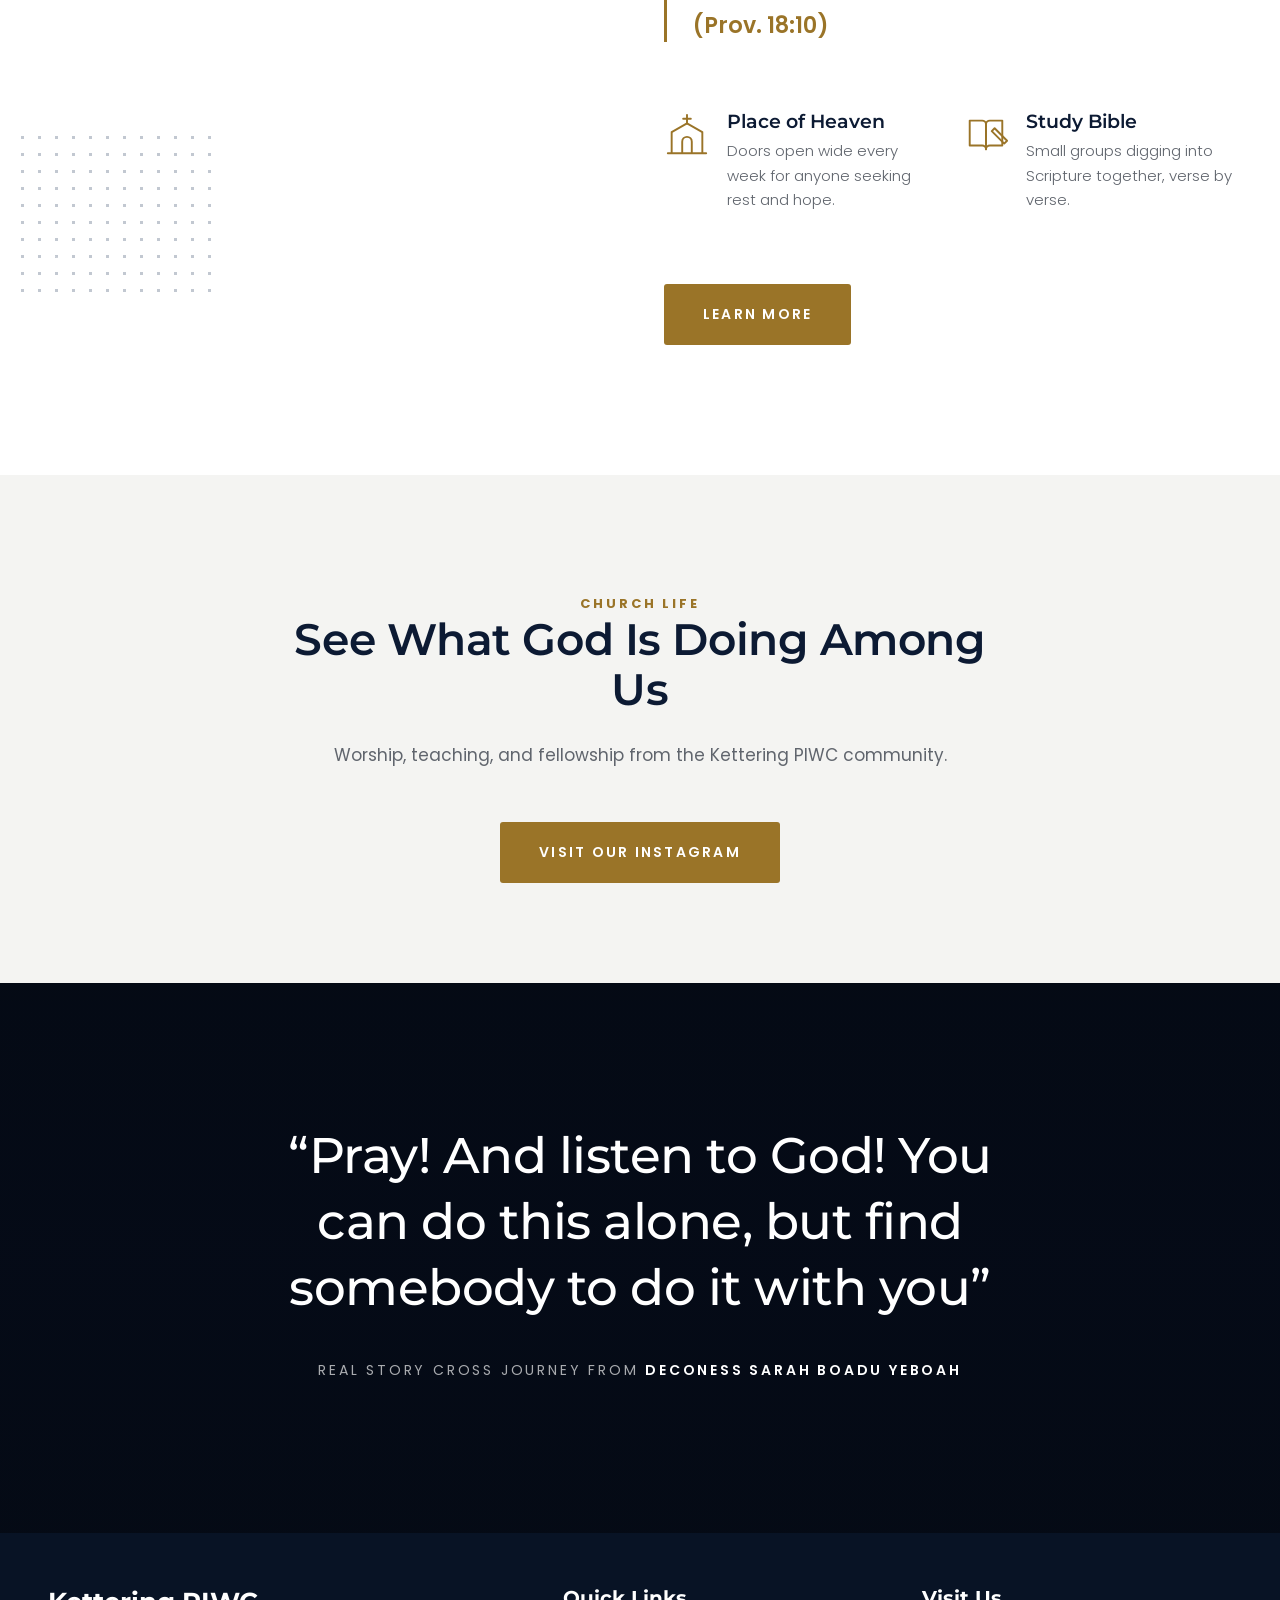
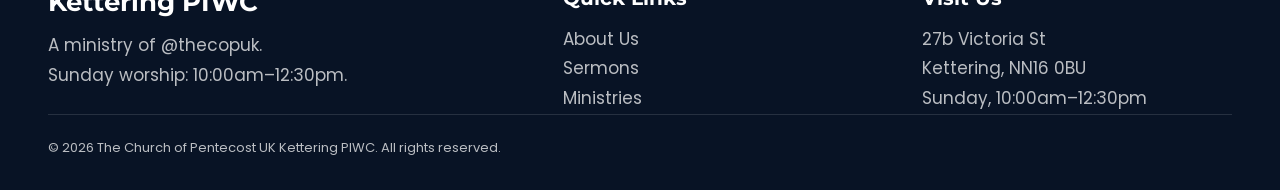
==== commit c770d423: "Use IMG_1184.png as the church logo across all pages" ====
--- a/index.html
+++ b/index.html
@@ -1,233 +1,427 @@
-<!DOCTYPE html>
+<!doctype html>
 <html lang="en">
-<head>
-<meta charset="UTF-8" />
-<meta name="viewport" content="width=device-width, initial-scale=1" />
-<title>The Church of Pentecost UK Kettering PIWC — God Gives Us Power</title>
-<meta name="description" content="Jesus is holy, loving, and worthy of all our worship and devotion. Join The Church of Pentecost UK Kettering PIWC and praise the Lord Jesus." />
-<link rel="preconnect" href="https://fonts.googleapis.com" />
-<link rel="preconnect" href="https://fonts.gstatic.com" crossorigin />
-<link href="https://fonts.googleapis.com/css2?family=Montserrat:wght@500;600;700;800&family=Poppins:ital,wght@0,300;0,400;0,500;0,600;0,700;1,500;1,600&display=swap" rel="stylesheet" />
-<link rel="icon" href="assets/favicon.svg" type="image/svg+xml" />
-<link rel="stylesheet" href="css/styles.css" />
-</head>
-<body>
-
-<!-- ============ HEADER ============ -->
-<header class="site-header" id="siteHeader">
-  <div class="shell header-inner">
-    <a class="logo" href="index.html" aria-label="The Church of Pentecost UK Kettering PIWC">
-      <span class="wordmark-main">Kettering <strong>PIWC</strong></span>
-      <span class="wordmark-sub">The Church of Pentecost UK</span>
-    </a>
-
-    <nav class="site-nav" aria-label="Main">
-      <ul>
-        <li><a class="is-active" href="index.html">Home</a></li>
-        <li><a href="pages.html">About</a></li>
-        <li><a href="sermons.html">Sermons</a></li>
-        <li><a href="ministries.html">Ministries</a></li>
-        <li><a href="blog.html">Blog</a></li>
-        <li><a href="contact.html">Contact Us</a></li>
-      </ul>
-    </nav>
-
-    <div class="header-actions">
-      <a class="btn btn-red btn-sm" href="donate.html">Donate</a>
-      <button class="nav-toggle" id="navToggle" aria-label="Open menu" aria-expanded="false">
-        <span></span><span></span><span></span>
-      </button>
-    </div>
-  </div>
-</header>
-
-<main>
-  <!-- ============ HERO ============ -->
-  <section class="hero">
-    <div class="hero-media" role="img" aria-label="Hands clasped together in prayer over a dark table"></div>
-    <div class="hero-scrim"></div>
-
-    <div class="shell hero-inner">
-      <p class="eyebrow">Foundation <span>|</span> Community <span>|</span> Purpose</p>
-      <h1 class="hero-title">God Gives<br />Us Power</h1>
-      <p class="hero-copy">
-        Jesus is holy, loving, and worthy of all our worship and devotion.
-        You will feel heaven at The Church of Pentecost UK Kettering PIWC. Join us and praise the Lord Jesus.
-      </p>
-      <div class="hero-cta">
-        <a class="btn btn-red" href="contact.html">Plan Your Visit</a>
-        <a class="btn btn-ghost" href="https://www.youtube.com/@KetteringPIWC" target="_blank" rel="noopener noreferrer">
-          <span class="play" aria-hidden="true">
-            <svg viewBox="0 0 24 24" fill="currentColor"><path d="M8 5.5v13l11-6.5-11-6.5Z"/></svg>
-          </span>
-          Watch Livestream
-        </a>
+  <head>
+    <meta charset="UTF-8" />
+    <meta name="viewport" content="width=device-width, initial-scale=1" />
+    <title>
+      The Church of Pentecost UK Kettering PIWC — God Gives Us Power
+    </title>
+    <meta
+      name="description"
+      content="Jesus is holy, loving, and worthy of all our worship and devotion. Join The Church of Pentecost UK Kettering PIWC and praise the Lord Jesus."
+    />
+    <link rel="preconnect" href="https://fonts.googleapis.com" />
+    <link rel="preconnect" href="https://fonts.gstatic.com" crossorigin />
+    <link
+      href="https://fonts.googleapis.com/css2?family=Montserrat:wght@500;600;700;800&family=Poppins:ital,wght@0,300;0,400;0,500;0,600;0,700;1,500;1,600&display=swap"
+      rel="stylesheet"
+    />
+    <link rel="icon" href="assets/favicon.svg" type="image/svg+xml" />
+    <link rel="stylesheet" href="css/styles.css" />
+  </head>
+  <body>
+    <!-- ============ HEADER ============ -->
+    <header class="site-header" id="siteHeader">
+      <div class="shell header-inner">
+        <a
+          class="logo"
+          href="index.html"
+          aria-label="The Church of Pentecost UK Kettering PIWC"
+          ><img
+            src="assets/IMG_1184.png"
+            alt="The Church of Pentecost UK Kettering PIWC"
+            class="logo-img"
+        /></a>
+
+        <nav class="site-nav" aria-label="Main">
+          <ul>
+            <li><a class="is-active" href="index.html">Home</a></li>
+            <li><a href="pages.html">About</a></li>
+            <li><a href="sermons.html">Sermons</a></li>
+            <li><a href="ministries.html">Ministries</a></li>
+            <li><a href="blog.html">Blog</a></li>
+            <li><a href="contact.html">Contact Us</a></li>
+          </ul>
+        </nav>
+
+        <div class="header-actions">
+          <a class="btn btn-red btn-sm" href="donate.html">Donate</a>
+          <button
+            class="nav-toggle"
+            id="navToggle"
+            aria-label="Open menu"
+            aria-expanded="false"
+          >
+            <span></span><span></span><span></span>
+          </button>
+        </div>
       </div>
-    </div>
-  </section>
-
-  <!-- ============ EVENT CARDS (overlap) ============ -->
-  <section class="events" aria-label="Upcoming events">
-    <div class="shell">
-      <div class="event-viewport">
-      <div class="event-track" id="eventTrack">
-        <article class="event-card">
-          <div class="event-date">
-            <strong>Feb</strong>
-            <span>12</span>
-          </div>
-          <div class="event-body">
-            <p class="event-time">
-              <svg viewBox="0 0 24 24" fill="none" aria-hidden="true"><circle cx="12" cy="12" r="9" stroke="currentColor" stroke-width="1.6"/><path d="M12 7.5V12l3 2" stroke="currentColor" stroke-width="1.6" stroke-linecap="round"/></svg>
-              7:00 am
+    </header>
+
+    <main>
+      <!-- ============ HERO ============ -->
+      <section class="hero">
+        <div
+          class="hero-media"
+          role="img"
+          aria-label="Hands clasped together in prayer over a dark table"
+        ></div>
+        <div class="hero-scrim"></div>
+
+        <div class="shell hero-inner">
+          <p class="eyebrow">
+            Foundation <span>|</span> Community <span>|</span> Purpose
+          </p>
+          <h1 class="hero-title">God Gives<br />Us Power</h1>
+          <p class="hero-copy">
+            Jesus is holy, loving, and worthy of all our worship and devotion.
+            You will feel heaven at The Church of Pentecost UK Kettering PIWC.
+            Join us and praise the Lord Jesus.
+          </p>
+          <div class="hero-cta">
+            <a class="btn btn-red" href="contact.html">Plan Your Visit</a>
+            <a
+              class="btn btn-ghost"
+              href="https://www.youtube.com/@KetteringPIWC"
+              target="_blank"
+              rel="noopener noreferrer"
+            >
+              <span class="play" aria-hidden="true">
+                <svg viewBox="0 0 24 24" fill="currentColor">
+                  <path d="M8 5.5v13l11-6.5-11-6.5Z" />
+                </svg>
+              </span>
+              Watch Livestream
+            </a>
+          </div>
+        </div>
+      </section>
+
+      <!-- ============ EVENT CARDS (overlap) ============ -->
+      <section class="events" aria-label="Upcoming events">
+        <div class="shell">
+          <div class="event-viewport">
+            <div class="event-track" id="eventTrack">
+              <article class="event-card">
+                <div class="event-date">
+                  <strong>Feb</strong>
+                  <span>12</span>
+                </div>
+                <div class="event-body">
+                  <p class="event-time">
+                    <svg viewBox="0 0 24 24" fill="none" aria-hidden="true">
+                      <circle
+                        cx="12"
+                        cy="12"
+                        r="9"
+                        stroke="currentColor"
+                        stroke-width="1.6"
+                      />
+                      <path
+                        d="M12 7.5V12l3 2"
+                        stroke="currentColor"
+                        stroke-width="1.6"
+                        stroke-linecap="round"
+                      />
+                    </svg>
+                    7:00 am
+                  </p>
+                  <h3>Event: Reflect The Community And Serving</h3>
+                </div>
+                <a
+                  class="event-go"
+                  href="#"
+                  aria-label="Read more about this event"
+                >
+                  <svg viewBox="0 0 24 24" fill="none">
+                    <path
+                      d="M5 12h13m0 0-5.5-5.5M18 12l-5.5 5.5"
+                      stroke="currentColor"
+                      stroke-width="1.7"
+                      stroke-linecap="round"
+                      stroke-linejoin="round"
+                    />
+                  </svg>
+                </a>
+              </article>
+
+              <article class="event-card">
+                <div class="event-date">
+                  <strong>Jan</strong>
+                  <span>3</span>
+                </div>
+                <div class="event-body">
+                  <p class="event-time">
+                    <svg viewBox="0 0 24 24" fill="none" aria-hidden="true">
+                      <circle
+                        cx="12"
+                        cy="12"
+                        r="9"
+                        stroke="currentColor"
+                        stroke-width="1.6"
+                      />
+                      <path
+                        d="M12 7.5V12l3 2"
+                        stroke="currentColor"
+                        stroke-width="1.6"
+                        stroke-linecap="round"
+                      />
+                    </svg>
+                    8:00 am
+                  </p>
+                  <h3>Our Sponsorship Meetup Will Be Held Again</h3>
+                </div>
+                <a
+                  class="event-go"
+                  href="#"
+                  aria-label="Read more about this event"
+                >
+                  <svg viewBox="0 0 24 24" fill="none">
+                    <path
+                      d="M5 12h13m0 0-5.5-5.5M18 12l-5.5 5.5"
+                      stroke="currentColor"
+                      stroke-width="1.7"
+                      stroke-linecap="round"
+                      stroke-linejoin="round"
+                    />
+                  </svg>
+                </a>
+              </article>
+
+              <article class="event-card">
+                <div class="event-date">
+                  <strong>Mar</strong>
+                  <span>21</span>
+                </div>
+                <div class="event-body">
+                  <p class="event-time">
+                    <svg viewBox="0 0 24 24" fill="none" aria-hidden="true">
+                      <circle
+                        cx="12"
+                        cy="12"
+                        r="9"
+                        stroke="currentColor"
+                        stroke-width="1.6"
+                      />
+                      <path
+                        d="M12 7.5V12l3 2"
+                        stroke="currentColor"
+                        stroke-width="1.6"
+                        stroke-linecap="round"
+                      />
+                    </svg>
+                    6:30 pm
+                  </p>
+                  <h3>Evening Worship Night With The Youth Choir</h3>
+                </div>
+                <a
+                  class="event-go"
+                  href="#"
+                  aria-label="Read more about this event"
+                >
+                  <svg viewBox="0 0 24 24" fill="none">
+                    <path
+                      d="M5 12h13m0 0-5.5-5.5M18 12l-5.5 5.5"
+                      stroke="currentColor"
+                      stroke-width="1.7"
+                      stroke-linecap="round"
+                      stroke-linejoin="round"
+                    />
+                  </svg>
+                </a>
+              </article>
+            </div>
+          </div>
+
+          <div
+            class="dots"
+            id="eventDots"
+            role="tablist"
+            aria-label="Event slides"
+          ></div>
+        </div>
+      </section>
+
+      <!-- ============ ABOUT ============ -->
+      <section class="about">
+        <div class="shell about-grid">
+          <div class="about-visual">
+            <figure class="about-photo">
+              <img
+                src="https://images.unsplash.com/photo-1756239501930-8e74445ca356?auto=format&fit=crop&w=1400&q=80"
+                alt="Interior of a grand cathedral with gold-trimmed arches, pews and a high domed ceiling"
+                loading="lazy"
+              />
+            </figure>
+            <span class="dot-grid" aria-hidden="true"></span>
+          </div>
+
+          <div class="about-text">
+            <p class="eyebrow eyebrow-dark">About Our Community</p>
+            <h2 class="section-title">
+              Building a Greener Future,<br />Grounded in Faith
+            </h2>
+            <p class="lede">
+              Welcome to The Church of Pentecost UK Kettering PIWC — a family of
+              believers learning to love God and love our neighbours well. We
+              gather to worship, to grow in the Word, and to care for the city
+              and the creation entrusted to us.
             </p>
-            <h3>Event: Reflect The Community And Serving</h3>
-          </div>
-          <a class="event-go" href="#" aria-label="Read more about this event">
-            <svg viewBox="0 0 24 24" fill="none"><path d="M5 12h13m0 0-5.5-5.5M18 12l-5.5 5.5" stroke="currentColor" stroke-width="1.7" stroke-linecap="round" stroke-linejoin="round"/></svg>
-          </a>
-        </article>
-
-        <article class="event-card">
-          <div class="event-date">
-            <strong>Jan</strong>
-            <span>3</span>
-          </div>
-          <div class="event-body">
-            <p class="event-time">
-              <svg viewBox="0 0 24 24" fill="none" aria-hidden="true"><circle cx="12" cy="12" r="9" stroke="currentColor" stroke-width="1.6"/><path d="M12 7.5V12l3 2" stroke="currentColor" stroke-width="1.6" stroke-linecap="round"/></svg>
-              8:00 am
+
+            <blockquote class="scripture">
+              The name of the Lord is a strong tower; the righteous run into it
+              and are safe.
+              <cite>(Prov. 18:10)</cite>
+            </blockquote>
+
+            <div class="features">
+              <div class="feature">
+                <span class="feature-icon" aria-hidden="true">
+                  <svg viewBox="0 0 48 48" fill="none">
+                    <path
+                      d="M24 4v9M20 8h8"
+                      stroke="currentColor"
+                      stroke-width="2"
+                      stroke-linecap="round"
+                    />
+                    <path
+                      d="M8 44V22l16-9 16 9v22"
+                      stroke="currentColor"
+                      stroke-width="2"
+                      stroke-linejoin="round"
+                    />
+                    <path
+                      d="M19 44V32a5 5 0 0 1 10 0v12"
+                      stroke="currentColor"
+                      stroke-width="2"
+                      stroke-linejoin="round"
+                    />
+                    <path
+                      d="M4 44h40"
+                      stroke="currentColor"
+                      stroke-width="2"
+                      stroke-linecap="round"
+                    />
+                  </svg>
+                </span>
+                <div>
+                  <h4>Place of Heaven</h4>
+                  <p>
+                    Doors open wide every week for anyone seeking rest and hope.
+                  </p>
+                </div>
+              </div>
+
+              <div class="feature">
+                <span class="feature-icon" aria-hidden="true">
+                  <svg viewBox="0 0 48 48" fill="none">
+                    <path
+                      d="M7 10h13a4 4 0 0 1 4 4v26a4 4 0 0 0-4-4H7V10Z"
+                      stroke="currentColor"
+                      stroke-width="2"
+                      stroke-linejoin="round"
+                    />
+                    <path
+                      d="M41 10H28a4 4 0 0 0-4 4v26a4 4 0 0 1 4-4h13V10Z"
+                      stroke="currentColor"
+                      stroke-width="2"
+                      stroke-linejoin="round"
+                    />
+                    <path
+                      d="M43 34 30 21l3-3 13 13-3 3Z"
+                      stroke="currentColor"
+                      stroke-width="2"
+                      stroke-linejoin="round"
+                    />
+                  </svg>
+                </span>
+                <div>
+                  <h4>Study Bible</h4>
+                  <p>
+                    Small groups digging into Scripture together, verse by
+                    verse.
+                  </p>
+                </div>
+              </div>
+            </div>
+
+            <a class="btn btn-red" href="pages.html">Learn More</a>
+          </div>
+        </div>
+      </section>
+
+      <section class="page-section instagram-section">
+        <div class="shell">
+          <div class="section-heading">
+            <p class="eyebrow eyebrow-dark">Church Life</p>
+            <h2 class="section-title">See What God Is Doing Among Us</h2>
+            <p>
+              Worship, teaching, and fellowship from the Kettering PIWC
+              community.
             </p>
-            <h3>Our Sponsorship Meetup Will Be Held Again</h3>
-          </div>
-          <a class="event-go" href="#" aria-label="Read more about this event">
-            <svg viewBox="0 0 24 24" fill="none"><path d="M5 12h13m0 0-5.5-5.5M18 12l-5.5 5.5" stroke="currentColor" stroke-width="1.7" stroke-linecap="round" stroke-linejoin="round"/></svg>
-          </a>
-        </article>
-
-        <article class="event-card">
-          <div class="event-date">
-            <strong>Mar</strong>
-            <span>21</span>
-          </div>
-          <div class="event-body">
-            <p class="event-time">
-              <svg viewBox="0 0 24 24" fill="none" aria-hidden="true"><circle cx="12" cy="12" r="9" stroke="currentColor" stroke-width="1.6"/><path d="M12 7.5V12l3 2" stroke="currentColor" stroke-width="1.6" stroke-linecap="round"/></svg>
-              6:30 pm
+          </div>
+          <div class="instagram-follow">
+            <a
+              class="btn btn-red"
+              href="https://www.instagram.com/ketteringpiwc/"
+              target="_blank"
+              rel="noopener noreferrer"
+              >Visit Our Instagram</a
+            >
+          </div>
+        </div>
+      </section>
+
+      <!-- ============ TESTIMONIAL ============ -->
+      <section class="testimonial">
+        <div class="testimonial-media" aria-hidden="true"></div>
+        <div class="testimonial-scrim" aria-hidden="true"></div>
+
+        <div class="shell testimonial-inner">
+          <blockquote class="testimonial-quote">
+            &ldquo;Pray! And listen to God! You can do this alone, but find
+            somebody to do it with you&rdquo;
+          </blockquote>
+
+          <p class="testimonial-by">
+            Real Story Cross Journey from
+            <strong>Deconess Sarah Boadu Yeboah</strong>
+          </p>
+        </div>
+      </section>
+    </main>
+
+    <footer class="site-footer">
+      <div class="shell">
+        <div class="footer-grid">
+          <div>
+            <h2>Kettering PIWC</h2>
+            <p>
+              A ministry of @thecopuk.<br />Sunday worship: 10:00am–12:30pm.
             </p>
-            <h3>Evening Worship Night With The Youth Choir</h3>
-          </div>
-          <a class="event-go" href="#" aria-label="Read more about this event">
-            <svg viewBox="0 0 24 24" fill="none"><path d="M5 12h13m0 0-5.5-5.5M18 12l-5.5 5.5" stroke="currentColor" stroke-width="1.7" stroke-linecap="round" stroke-linejoin="round"/></svg>
-          </a>
-        </article>
+          </div>
+          <div>
+            <h3>Quick Links</h3>
+            <ul>
+              <li><a href="pages.html">About Us</a></li>
+              <li><a href="sermons.html">Sermons</a></li>
+              <li><a href="ministries.html">Ministries</a></li>
+            </ul>
+          </div>
+          <div>
+            <h3>Visit Us</h3>
+            <p>
+              27b Victoria St<br />Kettering, NN16 0BU<br />Sunday,
+              10:00am–12:30pm
+            </p>
+          </div>
+        </div>
+        <p class="footer-bottom">
+          © 2026 The Church of Pentecost UK Kettering PIWC. All rights reserved.
+        </p>
       </div>
-      </div>
-
-      <div class="dots" id="eventDots" role="tablist" aria-label="Event slides"></div>
-    </div>
-  </section>
-
-  <!-- ============ ABOUT ============ -->
-  <section class="about">
-    <div class="shell about-grid">
-      <div class="about-visual">
-        <figure class="about-photo">
-          <img
-            src="https://images.unsplash.com/photo-1756239501930-8e74445ca356?auto=format&fit=crop&w=1400&q=80"
-            alt="Interior of a grand cathedral with gold-trimmed arches, pews and a high domed ceiling"
-            loading="lazy" />
-        </figure>
-        <span class="dot-grid" aria-hidden="true"></span>
-      </div>
-
-      <div class="about-text">
-        <p class="eyebrow eyebrow-dark">About Our Community</p>
-        <h2 class="section-title">Building a Greener Future,<br />Grounded in Faith</h2>
-        <p class="lede">
-          Welcome to The Church of Pentecost UK Kettering PIWC — a family of believers learning to love God and love our
-          neighbours well. We gather to worship, to grow in the Word, and to care for the city
-          and the creation entrusted to us.
-        </p>
-
-        <blockquote class="scripture">
-          The name of the Lord is a strong tower; the righteous run into it and are safe.
-          <cite>(Prov. 18:10)</cite>
-        </blockquote>
-
-        <div class="features">
-          <div class="feature">
-            <span class="feature-icon" aria-hidden="true">
-              <svg viewBox="0 0 48 48" fill="none">
-                <path d="M24 4v9M20 8h8" stroke="currentColor" stroke-width="2" stroke-linecap="round"/>
-                <path d="M8 44V22l16-9 16 9v22" stroke="currentColor" stroke-width="2" stroke-linejoin="round"/>
-                <path d="M19 44V32a5 5 0 0 1 10 0v12" stroke="currentColor" stroke-width="2" stroke-linejoin="round"/>
-                <path d="M4 44h40" stroke="currentColor" stroke-width="2" stroke-linecap="round"/>
-              </svg>
-            </span>
-            <div>
-              <h4>Place of Heaven</h4>
-              <p>Doors open wide every week for anyone seeking rest and hope.</p>
-            </div>
-          </div>
-
-          <div class="feature">
-            <span class="feature-icon" aria-hidden="true">
-              <svg viewBox="0 0 48 48" fill="none">
-                <path d="M7 10h13a4 4 0 0 1 4 4v26a4 4 0 0 0-4-4H7V10Z" stroke="currentColor" stroke-width="2" stroke-linejoin="round"/>
-                <path d="M41 10H28a4 4 0 0 0-4 4v26a4 4 0 0 1 4-4h13V10Z" stroke="currentColor" stroke-width="2" stroke-linejoin="round"/>
-                <path d="M43 34 30 21l3-3 13 13-3 3Z" stroke="currentColor" stroke-width="2" stroke-linejoin="round"/>
-              </svg>
-            </span>
-            <div>
-              <h4>Study Bible</h4>
-              <p>Small groups digging into Scripture together, verse by verse.</p>
-            </div>
-          </div>
-        </div>
-
-        <a class="btn btn-red" href="pages.html">Learn More</a>
-      </div>
-    </div>
-  </section>
-
-  <section class="page-section instagram-section">
-    <div class="shell">
-      <div class="section-heading">
-        <p class="eyebrow eyebrow-dark">Church Life</p>
-        <h2 class="section-title">See What God Is Doing Among Us</h2>
-        <p>Worship, teaching, and fellowship from the Kettering PIWC community.</p>
-      </div>
-      <div class="instagram-follow"><a class="btn btn-red" href="https://www.instagram.com/ketteringpiwc/" target="_blank" rel="noopener noreferrer">Visit Our Instagram</a></div>
-    </div>
-  </section>
-
-  <!-- ============ TESTIMONIAL ============ -->
-  <section class="testimonial">
-    <div class="testimonial-media" aria-hidden="true"></div>
-    <div class="testimonial-scrim" aria-hidden="true"></div>
-
-    <div class="shell testimonial-inner">
-      <blockquote class="testimonial-quote">
-        &ldquo;Pray! And listen to God! You can do this alone, but find somebody to do it with you&rdquo;
-      </blockquote>
-
-      <p class="testimonial-by">Real Story Cross Journey from <strong>Deconess Sarah Boadu Yeboah</strong></p>
-    </div>
-  </section>
-</main>
-
-<footer class="site-footer">
-  <div class="shell">
-    <div class="footer-grid">
-      <div><h2>Kettering PIWC</h2><p>A ministry of @thecopuk.<br />Sunday worship: 10:00am–12:30pm.</p></div>
-      <div><h3>Quick Links</h3><ul><li><a href="pages.html">About Us</a></li><li><a href="sermons.html">Sermons</a></li><li><a href="ministries.html">Ministries</a></li></ul></div>
-      <div><h3>Visit Us</h3><p>27b Victoria St<br />Kettering, NN16 0BU<br />Sunday, 10:00am–12:30pm</p></div>
-    </div>
-    <p class="footer-bottom">© 2026 The Church of Pentecost UK Kettering PIWC. All rights reserved.</p>
-  </div>
-</footer>
-
-<script src="js/main.js" defer></script>
-</body>
+    </footer>
+
+    <script src="js/main.js" defer></script>
+  </body>
 </html>
--- a/css/styles.css
+++ b/css/styles.css
@@ -19,14 +19,20 @@
 
   --shell: 1240px;
   --radius: 14px;
-  --shadow-card: 0 26px 60px -22px rgba(12, 26, 51, .35);
+  --shadow-card: 0 26px 60px -22px rgba(12, 26, 51, 0.35);
 
   --hero-img: url("https://images.unsplash.com/photo-1762013728549-f50828e8a113?auto=format&fit=crop&w=2200&q=80");
 }
 
-*, *::before, *::after { box-sizing: border-box; }
-
-html { scroll-behavior: smooth; }
+*,
+*::before,
+*::after {
+  box-sizing: border-box;
+}
+
+html {
+  scroll-behavior: smooth;
+}
 
 body {
   margin: 0;
@@ -38,11 +44,32 @@
   -webkit-font-smoothing: antialiased;
 }
 
-img { display: block; max-width: 100%; height: auto; }
-a { text-decoration: none; color: inherit; }
-h1, h2, h3, h4 { font-family: var(--serif); color: var(--ink); margin: 0; line-height: 1.14; }
-blockquote { margin: 0; }
-svg { width: 100%; height: 100%; display: block; }
+img {
+  display: block;
+  max-width: 100%;
+  height: auto;
+}
+a {
+  text-decoration: none;
+  color: inherit;
+}
+h1,
+h2,
+h3,
+h4 {
+  font-family: var(--serif);
+  color: var(--ink);
+  margin: 0;
+  line-height: 1.14;
+}
+blockquote {
+  margin: 0;
+}
+svg {
+  width: 100%;
+  height: 100%;
+  display: block;
+}
 
 .shell {
   width: 100%;
@@ -57,12 +84,21 @@
   font-family: var(--serif);
   font-weight: 700;
   font-size: 14px;
-  letter-spacing: .26em;
+  letter-spacing: 0.26em;
   text-transform: uppercase;
   color: #c49a43;
 }
-.eyebrow span { opacity: .55; margin-inline: 6px; font-weight: 400; }
-.eyebrow-dark { color: var(--red); font-family: var(--sans); letter-spacing: .22em; font-size: 13px; }
+.eyebrow span {
+  opacity: 0.55;
+  margin-inline: 6px;
+  font-weight: 400;
+}
+.eyebrow-dark {
+  color: var(--red);
+  font-family: var(--sans);
+  letter-spacing: 0.22em;
+  font-size: 13px;
+}
 
 /* ---------- buttons ---------- */
 .btn {
@@ -76,18 +112,45 @@
   font-family: var(--sans);
   font-size: 14px;
   font-weight: 600;
-  letter-spacing: .16em;
+  letter-spacing: 0.16em;
   text-transform: uppercase;
   cursor: pointer;
-  transition: background .25s, color .25s, border-color .25s, transform .25s, box-shadow .25s;
-}
-.btn:hover { transform: translateY(-2px); }
-.btn-red { background: var(--red); color: var(--white); box-shadow: 0 14px 30px -14px rgba(154, 116, 40, .8); }
-.btn-red:hover { background: var(--red-dark); }
-.btn-ghost { border-color: rgba(255, 255, 255, .7); color: var(--white); }
-.btn-ghost:hover { background: var(--white); color: var(--navy); border-color: var(--white); }
-.btn-sm { --btn-pad: 12px 26px; font-size: 12.5px; border-radius: 7px; }
-.btn .play { width: 15px; flex: none; }
+  transition:
+    background 0.25s,
+    color 0.25s,
+    border-color 0.25s,
+    transform 0.25s,
+    box-shadow 0.25s;
+}
+.btn:hover {
+  transform: translateY(-2px);
+}
+.btn-red {
+  background: var(--red);
+  color: var(--white);
+  box-shadow: 0 14px 30px -14px rgba(154, 116, 40, 0.8);
+}
+.btn-red:hover {
+  background: var(--red-dark);
+}
+.btn-ghost {
+  border-color: rgba(255, 255, 255, 0.7);
+  color: var(--white);
+}
+.btn-ghost:hover {
+  background: var(--white);
+  color: var(--navy);
+  border-color: var(--white);
+}
+.btn-sm {
+  --btn-pad: 12px 26px;
+  font-size: 12.5px;
+  border-radius: 7px;
+}
+.btn .play {
+  width: 15px;
+  flex: none;
+}
 
 /* ===========================================================
    HEADER
@@ -96,14 +159,17 @@
   position: fixed;
   inset: 0 0 auto;
   z-index: 60;
-  background: rgba(9, 18, 34, .34);
+  background: rgba(9, 18, 34, 0.34);
   backdrop-filter: blur(9px);
-  border-bottom: 1px solid rgba(255, 255, 255, .12);
-  transition: background .3s, box-shadow .3s, border-color .3s;
+  border-bottom: 1px solid rgba(255, 255, 255, 0.12);
+  transition:
+    background 0.3s,
+    box-shadow 0.3s,
+    border-color 0.3s;
 }
 .site-header.is-stuck {
-  background: rgba(9, 18, 34, .94);
-  box-shadow: 0 12px 34px -20px rgba(0, 0, 0, .8);
+  background: rgba(9, 18, 34, 0.94);
+  box-shadow: 0 12px 34px -20px rgba(0, 0, 0, 0.8);
 }
 
 .header-inner {
@@ -114,63 +180,89 @@
 }
 
 .logo {
-  display: flex;
-  flex-direction: column;
-  justify-content: center;
-  min-width: 225px;
+  display: block;
   margin-right: auto;
   color: var(--white);
   line-height: 1;
+}
+.logo-img {
+  display: block;
+  max-height: 64px;
+  max-width: 220px;
+  width: auto;
+  height: auto;
 }
 .wordmark-main {
   font-family: var(--serif);
   font-size: 20px;
   font-weight: 500;
-  letter-spacing: .04em;
+  letter-spacing: 0.04em;
   text-transform: uppercase;
 }
-.wordmark-main strong { color: #d7b45d; font-weight: 800; }
+.wordmark-main strong {
+  color: #d7b45d;
+  font-weight: 800;
+}
 .wordmark-sub {
   margin-top: 7px;
   font-family: var(--sans);
   font-size: 9px;
   font-weight: 500;
-  letter-spacing: .21em;
+  letter-spacing: 0.21em;
   text-transform: uppercase;
-  color: rgba(255, 255, 255, .68);
-}
-
-.site-nav ul { display: flex; gap: 34px; margin: 0; padding: 0; list-style: none; }
+  color: rgba(255, 255, 255, 0.68);
+}
+
+.site-nav ul {
+  display: flex;
+  gap: 34px;
+  margin: 0;
+  padding: 0;
+  list-style: none;
+}
 .site-nav a {
   position: relative;
   display: block;
   padding: 4px 0;
   font-size: 13px;
   font-weight: 500;
-  letter-spacing: .16em;
+  letter-spacing: 0.16em;
   text-transform: uppercase;
-  color: rgba(255, 255, 255, .86);
-  transition: color .22s;
+  color: rgba(255, 255, 255, 0.86);
+  transition: color 0.22s;
 }
 .site-nav a::after {
   content: "";
   position: absolute;
-  left: 0; bottom: 0;
-  width: 0; height: 2px;
+  left: 0;
+  bottom: 0;
+  width: 0;
+  height: 2px;
   background: var(--red);
-  transition: width .28s;
-}
-.site-nav a:hover, .site-nav a.is-active { color: var(--white); }
-.site-nav a:hover::after, .site-nav a.is-active::after { width: 100%; }
-
-.header-actions { display: flex; align-items: center; gap: 16px; }
+  transition: width 0.28s;
+}
+.site-nav a:hover,
+.site-nav a.is-active {
+  color: var(--white);
+}
+.site-nav a:hover::after,
+.site-nav a.is-active::after {
+  width: 100%;
+}
+
+.header-actions {
+  display: flex;
+  align-items: center;
+  gap: 16px;
+}
 
 .nav-toggle {
   display: none;
-  width: 44px; height: 40px;
+  width: 44px;
+  height: 40px;
   padding: 0 9px;
   background: none;
-  border: 1px solid rgba(255, 255, 255, .3);
+  border: 1px solid rgba(255, 255, 255, 0.3);
   border-radius: 7px;
   cursor: pointer;
 }
@@ -179,7 +271,9 @@
   height: 2px;
   margin: 5px 0;
   background: var(--white);
-  transition: transform .25s, opacity .25s;
+  transition:
+    transform 0.25s,
+    opacity 0.25s;
 }
 
 /* ===========================================================
@@ -204,27 +298,42 @@
   animation: heroDrift 22s ease-in-out infinite alternate;
 }
 @keyframes heroDrift {
-  from { transform: scale(1.04) translate3d(0, 0, 0); }
-  to   { transform: scale(1.11) translate3d(0, -12px, 0); }
+  from {
+    transform: scale(1.04) translate3d(0, 0, 0);
+  }
+  to {
+    transform: scale(1.11) translate3d(0, -12px, 0);
+  }
 }
 .hero-scrim {
   position: absolute;
   inset: 0;
   z-index: -1;
   background:
-    linear-gradient(97deg, rgba(6, 13, 26, .93) 0%, rgba(8, 16, 32, .78) 42%, rgba(10, 20, 38, .42) 100%),
-    radial-gradient(115% 85% at 78% 30%, transparent 32%, rgba(4, 9, 19, .72) 100%);
-}
-
-.hero-inner { max-width: 800px; }
+    linear-gradient(
+      97deg,
+      rgba(6, 13, 26, 0.93) 0%,
+      rgba(8, 16, 32, 0.78) 42%,
+      rgba(10, 20, 38, 0.42) 100%
+    ),
+    radial-gradient(
+      115% 85% at 78% 30%,
+      transparent 32%,
+      rgba(4, 9, 19, 0.72) 100%
+    );
+}
+
+.hero-inner {
+  max-width: 800px;
+}
 
 .hero-title {
   margin: 0 0 26px;
   font-size: clamp(3.1rem, 7.2vw, 6.1rem);
   font-weight: 600;
-  letter-spacing: -.015em;
+  letter-spacing: -0.015em;
   color: var(--white);
-  text-shadow: 0 22px 50px rgba(0, 0, 0, .45);
+  text-shadow: 0 22px 50px rgba(0, 0, 0, 0.45);
 }
 .hero-copy {
   max-width: 610px;
@@ -232,14 +341,22 @@
   font-size: 18px;
   font-weight: 300;
   line-height: 1.85;
-  color: rgba(255, 255, 255, .84);
-}
-.hero-cta { display: flex; flex-wrap: wrap; gap: 16px; }
+  color: rgba(255, 255, 255, 0.84);
+}
+.hero-cta {
+  display: flex;
+  flex-wrap: wrap;
+  gap: 16px;
+}
 
 /* ===========================================================
    EVENT CARDS
    =========================================================== */
-.events { position: relative; z-index: 5; margin-top: -132px; }
+.events {
+  position: relative;
+  z-index: 5;
+  margin-top: -132px;
+}
 
 .event-viewport {
   overflow: hidden;
@@ -251,7 +368,7 @@
   --gap: 30px;
   display: flex;
   gap: var(--gap);
-  transition: transform .6s cubic-bezier(.4, .02, .2, 1);
+  transition: transform 0.6s cubic-bezier(0.4, 0.02, 0.2, 1);
   will-change: transform;
 }
 
@@ -264,18 +381,21 @@
   background: var(--white);
   border-radius: var(--radius);
   box-shadow: var(--shadow-card);
-  transition: transform .3s, box-shadow .3s;
+  transition:
+    transform 0.3s,
+    box-shadow 0.3s;
 }
 .event-card:hover {
   transform: translateY(-7px);
-  box-shadow: 0 34px 66px -22px rgba(12, 26, 51, .42);
+  box-shadow: 0 34px 66px -22px rgba(12, 26, 51, 0.42);
 }
 
 .event-date {
   flex: none;
   display: grid;
   place-content: center;
-  width: 84px; height: 88px;
+  width: 84px;
+  height: 88px;
   padding-top: 4px;
   background: var(--red);
   border-radius: 10px;
@@ -287,9 +407,9 @@
   display: block;
   font-size: 12.5px;
   font-weight: 600;
-  letter-spacing: .2em;
+  letter-spacing: 0.2em;
   text-transform: uppercase;
-  opacity: .92;
+  opacity: 0.92;
 }
 .event-date span {
   display: block;
@@ -299,7 +419,9 @@
   font-weight: 700;
 }
 
-.event-body { min-width: 0; }
+.event-body {
+  min-width: 0;
+}
 .event-time {
   display: flex;
   align-items: center;
@@ -307,11 +429,15 @@
   margin: 0 0 7px;
   font-size: 13px;
   font-weight: 500;
-  letter-spacing: .12em;
+  letter-spacing: 0.12em;
   text-transform: uppercase;
   color: var(--red);
 }
-.event-time svg { width: 15px; height: 15px; flex: none; }
+.event-time svg {
+  width: 15px;
+  height: 15px;
+  flex: none;
+}
 .event-body h3 {
   font-size: 21px;
   font-weight: 600;
@@ -323,15 +449,26 @@
   flex: none;
   display: grid;
   place-items: center;
-  width: 44px; height: 44px;
+  width: 44px;
+  height: 44px;
   margin-left: auto;
   border: 1px solid var(--line);
   border-radius: 50%;
   color: var(--navy);
-  transition: background .25s, color .25s, border-color .25s;
-}
-.event-go svg { width: 19px; height: 19px; }
-.event-go:hover { background: var(--red); border-color: var(--red); color: var(--white); }
+  transition:
+    background 0.25s,
+    color 0.25s,
+    border-color 0.25s;
+}
+.event-go svg {
+  width: 19px;
+  height: 19px;
+}
+.event-go:hover {
+  background: var(--red);
+  border-color: var(--red);
+  color: var(--white);
+}
 
 .dots {
   display: flex;
@@ -340,20 +477,30 @@
   margin-top: 34px;
 }
 .dots button {
-  width: 9px; height: 9px;
+  width: 9px;
+  height: 9px;
   padding: 0;
   background: #cfd4dc;
   border: 0;
   border-radius: 50%;
   cursor: pointer;
-  transition: background .25s, width .25s;
-}
-.dots button.is-active { width: 26px; border-radius: 5px; background: var(--red); }
+  transition:
+    background 0.25s,
+    width 0.25s;
+}
+.dots button.is-active {
+  width: 26px;
+  border-radius: 5px;
+  background: var(--red);
+}
 
 /* ===========================================================
    ABOUT
    =========================================================== */
-.about { padding: 118px 0 130px; background: var(--white); }
+.about {
+  padding: 118px 0 130px;
+  background: var(--white);
+}
 
 .about-grid {
   display: grid;
@@ -362,29 +509,37 @@
   align-items: center;
 }
 
-.about-visual { position: relative; }
+.about-visual {
+  position: relative;
+}
 .about-photo {
   position: relative;
   z-index: 2;
   margin: 0;
   border-radius: var(--radius);
   overflow: hidden;
-  box-shadow: 0 40px 80px -34px rgba(12, 26, 51, .55);
-}
-.about-photo img { width: 100%; aspect-ratio: 4 / 5; object-fit: cover; }
+  box-shadow: 0 40px 80px -34px rgba(12, 26, 51, 0.55);
+}
+.about-photo img {
+  width: 100%;
+  aspect-ratio: 4 / 5;
+  object-fit: cover;
+}
 .about-photo::after {
   content: "";
   position: absolute;
   inset: 0;
-  border: 1px solid rgba(255, 255, 255, .18);
+  border: 1px solid rgba(255, 255, 255, 0.18);
   border-radius: var(--radius);
   pointer-events: none;
 }
 .dot-grid {
   position: absolute;
   z-index: 1;
-  left: -34px; bottom: -40px;
-  width: 200px; height: 170px;
+  left: -34px;
+  bottom: -40px;
+  width: 200px;
+  height: 170px;
   background-image: radial-gradient(#c2c8d1 1.7px, transparent 1.8px);
   background-size: 17px 17px;
 }
@@ -393,10 +548,13 @@
   margin: 0 0 26px;
   font-size: clamp(2.1rem, 3.4vw, 3.05rem);
   font-weight: 600;
-  letter-spacing: -.01em;
+  letter-spacing: -0.01em;
   color: var(--navy);
 }
-.lede { margin: 0 0 30px; font-weight: 300; }
+.lede {
+  margin: 0 0 30px;
+  font-weight: 300;
+}
 
 .scripture {
   position: relative;
@@ -409,7 +567,13 @@
   line-height: 1.45;
   color: var(--ink);
 }
-.scripture cite { display: block; margin-top: 4px; font-size: .72em; font-style: normal; color: var(--red); }
+.scripture cite {
+  display: block;
+  margin-top: 4px;
+  font-size: 0.72em;
+  font-style: normal;
+  color: var(--red);
+}
 
 .features {
   display: grid;
@@ -420,10 +584,28 @@
   border-top: 1px solid var(--line);
   border-bottom: 1px solid var(--line);
 }
-.feature { display: flex; gap: 17px; }
-.feature-icon { flex: none; width: 46px; height: 46px; color: var(--red); }
-.feature h4 { margin-bottom: 6px; font-size: 19px; font-weight: 600; color: var(--navy); }
-.feature p { margin: 0; font-size: 15px; font-weight: 300; line-height: 1.65; }
+.feature {
+  display: flex;
+  gap: 17px;
+}
+.feature-icon {
+  flex: none;
+  width: 46px;
+  height: 46px;
+  color: var(--red);
+}
+.feature h4 {
+  margin-bottom: 6px;
+  font-size: 19px;
+  font-weight: 600;
+  color: var(--navy);
+}
+.feature p {
+  margin: 0;
+  font-size: 15px;
+  font-weight: 300;
+  line-height: 1.65;
+}
 
 /* ===========================================================
    TESTIMONIAL
@@ -440,24 +622,30 @@
   inset: 0;
   z-index: -2;
   background: var(--navy) var(--hero-img) center/cover no-repeat;
-  filter: grayscale(.25) brightness(.42) contrast(1.08);
+  filter: grayscale(0.25) brightness(0.42) contrast(1.08);
 }
 .testimonial-scrim {
   position: absolute;
   inset: 0;
   z-index: -1;
-  background:
-    linear-gradient(180deg, rgba(5, 11, 22, .9) 0%, rgba(6, 13, 26, .8) 50%, rgba(5, 11, 22, .93) 100%);
-}
-
-.testimonial-inner { max-width: 1000px; }
+  background: linear-gradient(
+    180deg,
+    rgba(5, 11, 22, 0.9) 0%,
+    rgba(6, 13, 26, 0.8) 50%,
+    rgba(5, 11, 22, 0.93) 100%
+  );
+}
+
+.testimonial-inner {
+  max-width: 1000px;
+}
 
 .testimonial-quote {
   font-family: var(--serif);
   font-size: clamp(1.85rem, 3.9vw, 3.35rem);
   font-weight: 500;
   line-height: 1.32;
-  letter-spacing: -.01em;
+  letter-spacing: -0.01em;
   color: var(--white);
   text-wrap: balance;
 }
@@ -465,11 +653,14 @@
   margin: 38px 0 0;
   font-size: 14px;
   font-weight: 400;
-  letter-spacing: .2em;
+  letter-spacing: 0.2em;
   text-transform: uppercase;
-  color: rgba(255, 255, 255, .66);
-}
-.testimonial-by strong { color: var(--white); font-weight: 600; }
+  color: rgba(255, 255, 255, 0.66);
+}
+.testimonial-by strong {
+  color: var(--white);
+  font-weight: 600;
+}
 
 /* ===========================================================
    RESPONSIVE
@@ -480,187 +671,654 @@
     inset: 100% 0 auto;
     display: none;
     padding: 18px 28px 26px;
-    background: rgba(9, 18, 34, .97);
-    border-bottom: 1px solid rgba(255, 255, 255, .12);
-  }
-  .site-nav.is-open { display: block; }
-  .site-nav ul { flex-direction: column; gap: 4px; }
-  .site-nav a { padding: 11px 0; }
-  .nav-toggle { display: block; }
-
-  .about-grid { gap: 56px; }
+    background: rgba(9, 18, 34, 0.97);
+    border-bottom: 1px solid rgba(255, 255, 255, 0.12);
+  }
+  .site-nav.is-open {
+    display: block;
+  }
+  .site-nav ul {
+    flex-direction: column;
+    gap: 4px;
+  }
+  .site-nav a {
+    padding: 11px 0;
+  }
+  .nav-toggle {
+    display: block;
+  }
+
+  .about-grid {
+    gap: 56px;
+  }
 }
 
 @media (max-width: 900px) {
-  body { font-size: 16px; }
-  .hero { padding: 160px 0 210px; }
-  .events { margin-top: -120px; }
-  .event-track { --per-view: 1; }
-  .about { padding: 88px 0 96px; }
-  .about-grid { grid-template-columns: minmax(0, 1fr); }
-  .about-visual { order: -1; }
-  .about-photo img { aspect-ratio: 3 / 2; }
-  .dot-grid { left: -18px; bottom: -24px; width: 150px; height: 120px; }
-  .testimonial { padding: 100px 0 110px; }
+  body {
+    font-size: 16px;
+  }
+  .hero {
+    padding: 160px 0 210px;
+  }
+  .events {
+    margin-top: -120px;
+  }
+  .event-track {
+    --per-view: 1;
+  }
+  .about {
+    padding: 88px 0 96px;
+  }
+  .about-grid {
+    grid-template-columns: minmax(0, 1fr);
+  }
+  .about-visual {
+    order: -1;
+  }
+  .about-photo img {
+    aspect-ratio: 3 / 2;
+  }
+  .dot-grid {
+    left: -18px;
+    bottom: -24px;
+    width: 150px;
+    height: 120px;
+  }
+  .testimonial {
+    padding: 100px 0 110px;
+  }
 }
 
 @media (max-width: 620px) {
-  .shell { padding-inline: 20px; }
-  .header-inner { min-height: 72px; }
-  .logo { min-width: 175px; }
-  .wordmark-main { font-size: 16px; }
-  .wordmark-sub { margin-top: 5px; font-size: 7px; letter-spacing: .15em; }
-  .hero-cta .btn { flex: 1 1 100%; justify-content: center; }
-  .event-card { flex-wrap: wrap; gap: 18px; padding: 24px; }
-  .event-go { margin-left: 0; }
-  .features { grid-template-columns: minmax(0, 1fr); }
+  .shell {
+    padding-inline: 20px;
+  }
+  .header-inner {
+    min-height: 72px;
+  }
+  .logo {
+    min-width: 175px;
+  }
+  .wordmark-main {
+    font-size: 16px;
+  }
+  .wordmark-sub {
+    margin-top: 5px;
+    font-size: 7px;
+    letter-spacing: 0.15em;
+  }
+  .hero-cta .btn {
+    flex: 1 1 100%;
+    justify-content: center;
+  }
+  .event-card {
+    flex-wrap: wrap;
+    gap: 18px;
+    padding: 24px;
+  }
+  .event-go {
+    margin-left: 0;
+  }
+  .features {
+    grid-template-columns: minmax(0, 1fr);
+  }
 }
 
 .page-hero {
   padding: 180px 0 96px;
-  background: linear-gradient(115deg, rgba(5, 12, 25, .97), rgba(12, 26, 51, .86)), var(--hero-img) center/cover;
+  background:
+    linear-gradient(115deg, rgba(5, 12, 25, 0.97), rgba(12, 26, 51, 0.86)),
+    var(--hero-img) center/cover;
   text-align: center;
 }
-.page-hero .eyebrow { margin-bottom: 14px; }
-.page-hero h1 { font-size: clamp(2.8rem, 6vw, 5rem); color: var(--white); }
-.page-hero p { max-width: 700px; margin: 22px auto 0; color: rgba(255, 255, 255, .78); }
-.page-section { padding: 100px 0; }
-.page-section-alt { background: var(--cream); }
-.section-heading { max-width: 720px; margin: 0 auto 52px; text-align: center; }
-.section-heading p { margin: 18px 0 0; }
-.content-grid { display: grid; grid-template-columns: repeat(3, minmax(0, 1fr)); gap: 28px; }
-.content-card { padding: 34px; background: var(--white); border: 1px solid var(--line); border-radius: var(--radius); box-shadow: 0 20px 45px -32px rgba(12, 26, 51, .45); }
-.content-card h2, .content-card h3 { margin-bottom: 14px; color: var(--navy); }
-.content-card h2 { font-size: 25px; }
-.content-card h3 { font-size: 22px; }
-.content-card p { margin: 0; }
-.content-card .card-meta { margin-bottom: 12px; color: var(--red); font-size: 13px; font-weight: 600; letter-spacing: .14em; text-transform: uppercase; }
-.content-card .btn { margin-top: 24px; }
-.two-column { display: grid; grid-template-columns: repeat(2, minmax(0, 1fr)); gap: 60px; align-items: start; }
-.prose h2 { margin-bottom: 20px; font-size: clamp(2rem, 3vw, 3rem); color: var(--navy); }
-.prose h3 { margin: 30px 0 10px; color: var(--navy); }
-.prose p { margin: 0 0 18px; }
-.detail-list { margin: 24px 0 0; padding: 0; list-style: none; }
-.detail-list li { padding: 14px 0; border-bottom: 1px solid var(--line); }
-.detail-list strong { color: var(--navy); }
-.contact-form { display: grid; gap: 18px; }
-.contact-form label { color: var(--navy); font-size: 14px; font-weight: 600; }
-.contact-form input, .contact-form textarea, .contact-form select { width: 100%; margin-top: 7px; padding: 14px 16px; border: 1px solid #d7dce3; border-radius: 7px; background: var(--white); font: inherit; color: var(--ink); }
-.contact-form textarea { min-height: 150px; resize: vertical; }
-.site-footer { padding: 54px 0 30px; background: #071126; color: rgba(255, 255, 255, .72); }
-.footer-grid { display: grid; grid-template-columns: 1.5fr 1fr 1fr; gap: 50px; }
-.site-footer h2, .site-footer h3 { margin-bottom: 15px; color: var(--white); }
-.site-footer p { margin: 0; }
-.site-footer ul { margin: 0; padding: 0; list-style: none; }
-.site-footer a:hover { color: var(--white); }
-.footer-bottom { margin-top: 42px; padding-top: 22px; border-top: 1px solid rgba(255, 255, 255, .12); font-size: 13px; }
+.page-hero .eyebrow {
+  margin-bottom: 14px;
+}
+.page-hero h1 {
+  font-size: clamp(2.8rem, 6vw, 5rem);
+  color: var(--white);
+}
+.page-hero p {
+  max-width: 700px;
+  margin: 22px auto 0;
+  color: rgba(255, 255, 255, 0.78);
+}
+.page-section {
+  padding: 100px 0;
+}
+.page-section-alt {
+  background: var(--cream);
+}
+.section-heading {
+  max-width: 720px;
+  margin: 0 auto 52px;
+  text-align: center;
+}
+.section-heading p {
+  margin: 18px 0 0;
+}
+.content-grid {
+  display: grid;
+  grid-template-columns: repeat(3, minmax(0, 1fr));
+  gap: 28px;
+}
+.content-card {
+  padding: 34px;
+  background: var(--white);
+  border: 1px solid var(--line);
+  border-radius: var(--radius);
+  box-shadow: 0 20px 45px -32px rgba(12, 26, 51, 0.45);
+}
+.content-card h2,
+.content-card h3 {
+  margin-bottom: 14px;
+  color: var(--navy);
+}
+.content-card h2 {
+  font-size: 25px;
+}
+.content-card h3 {
+  font-size: 22px;
+}
+.content-card p {
+  margin: 0;
+}
+.content-card .card-meta {
+  margin-bottom: 12px;
+  color: var(--red);
+  font-size: 13px;
+  font-weight: 600;
+  letter-spacing: 0.14em;
+  text-transform: uppercase;
+}
+.content-card .btn {
+  margin-top: 24px;
+}
+.two-column {
+  display: grid;
+  grid-template-columns: repeat(2, minmax(0, 1fr));
+  gap: 60px;
+  align-items: start;
+}
+.prose h2 {
+  margin-bottom: 20px;
+  font-size: clamp(2rem, 3vw, 3rem);
+  color: var(--navy);
+}
+.prose h3 {
+  margin: 30px 0 10px;
+  color: var(--navy);
+}
+.prose p {
+  margin: 0 0 18px;
+}
+.detail-list {
+  margin: 24px 0 0;
+  padding: 0;
+  list-style: none;
+}
+.detail-list li {
+  padding: 14px 0;
+  border-bottom: 1px solid var(--line);
+}
+.detail-list strong {
+  color: var(--navy);
+}
+.contact-form {
+  display: grid;
+  gap: 18px;
+}
+.contact-form label {
+  color: var(--navy);
+  font-size: 14px;
+  font-weight: 600;
+}
+.contact-form input,
+.contact-form textarea,
+.contact-form select {
+  width: 100%;
+  margin-top: 7px;
+  padding: 14px 16px;
+  border: 1px solid #d7dce3;
+  border-radius: 7px;
+  background: var(--white);
+  font: inherit;
+  color: var(--ink);
+}
+.contact-form textarea {
+  min-height: 150px;
+  resize: vertical;
+}
+.site-footer {
+  padding: 54px 0 30px;
+  background: #071126;
+  color: rgba(255, 255, 255, 0.72);
+}
+.footer-grid {
+  display: grid;
+  grid-template-columns: 1.5fr 1fr 1fr;
+  gap: 50px;
+}
+.site-footer h2,
+.site-footer h3 {
+  margin-bottom: 15px;
+  color: var(--white);
+}
+.site-footer p {
+  margin: 0;
+}
+.site-footer ul {
+  margin: 0;
+  padding: 0;
+  list-style: none;
+}
+.site-footer a:hover {
+  color: var(--white);
+}
+.footer-bottom {
+  margin-top: 42px;
+  padding-top: 22px;
+  border-top: 1px solid rgba(255, 255, 255, 0.12);
+  font-size: 13px;
+}
 
 @media (max-width: 900px) {
-  .content-grid { grid-template-columns: minmax(0, 1fr); }
-  .two-column, .footer-grid { grid-template-columns: minmax(0, 1fr); gap: 36px; }
-  .page-section { padding: 76px 0; }
+  .content-grid {
+    grid-template-columns: minmax(0, 1fr);
+  }
+  .two-column,
+  .footer-grid {
+    grid-template-columns: minmax(0, 1fr);
+    gap: 36px;
+  }
+  .page-section {
+    padding: 76px 0;
+  }
 }
 
 @media (max-width: 620px) {
-  .page-hero { padding: 145px 0 72px; }
-  .header-actions .btn { display: none; }
-  .content-card { padding: 26px; }
+  .page-hero {
+    padding: 145px 0 72px;
+  }
+  .header-actions .btn {
+    display: none;
+  }
+  .content-card {
+    padding: 26px;
+  }
 }
 
 body {
   background:
-    radial-gradient(circle at 8% 18%, rgba(154, 116, 40, .09), transparent 27rem),
-    radial-gradient(circle at 92% 52%, rgba(45, 82, 133, .12), transparent 31rem),
+    radial-gradient(
+      circle at 8% 18%,
+      rgba(154, 116, 40, 0.09),
+      transparent 27rem
+    ),
+    radial-gradient(
+      circle at 92% 52%,
+      rgba(45, 82, 133, 0.12),
+      transparent 31rem
+    ),
     #f2f4f8;
 }
-.site-header { background: transparent; border: 0; backdrop-filter: none; }
+.site-header {
+  background: transparent;
+  border: 0;
+  backdrop-filter: none;
+}
 .header-inner {
   width: calc(100% - 32px);
   margin-top: 14px;
   padding-inline: 18px;
-  border: 1px solid rgba(255, 255, 255, .2);
+  border: 1px solid rgba(255, 255, 255, 0.2);
   border-radius: 22px;
-  background: linear-gradient(120deg, rgba(10, 22, 43, .72), rgba(18, 40, 73, .46));
-  box-shadow: 0 18px 54px rgba(3, 10, 22, .24), inset 0 1px rgba(255, 255, 255, .12);
+  background: linear-gradient(
+    120deg,
+    rgba(10, 22, 43, 0.72),
+    rgba(18, 40, 73, 0.46)
+  );
+  box-shadow:
+    0 18px 54px rgba(3, 10, 22, 0.24),
+    inset 0 1px rgba(255, 255, 255, 0.12);
   backdrop-filter: blur(22px) saturate(145%);
 }
-.site-header.is-stuck { background: transparent; box-shadow: none; }
-.site-header.is-stuck .header-inner { background: rgba(7, 17, 34, .88); box-shadow: 0 16px 42px rgba(3, 10, 22, .34), inset 0 1px rgba(255, 255, 255, .1); }
-.site-nav a { letter-spacing: .11em; }
-.btn { border-radius: 999px; }
-.btn-red { background: linear-gradient(135deg, #ad8533, #74551b); box-shadow: 0 12px 28px -12px rgba(111, 81, 26, .75), inset 0 1px rgba(255, 255, 255, .18); }
-.btn-ghost { background: rgba(255, 255, 255, .08); backdrop-filter: blur(12px); }
+.site-header.is-stuck {
+  background: transparent;
+  box-shadow: none;
+}
+.site-header.is-stuck .header-inner {
+  background: rgba(7, 17, 34, 0.88);
+  box-shadow:
+    0 16px 42px rgba(3, 10, 22, 0.34),
+    inset 0 1px rgba(255, 255, 255, 0.1);
+}
+.site-nav a {
+  letter-spacing: 0.11em;
+}
+.btn {
+  border-radius: 999px;
+}
+.btn-red {
+  background: linear-gradient(135deg, #ad8533, #74551b);
+  box-shadow:
+    0 12px 28px -12px rgba(111, 81, 26, 0.75),
+    inset 0 1px rgba(255, 255, 255, 0.18);
+}
+.btn-ghost {
+  background: rgba(255, 255, 255, 0.08);
+  backdrop-filter: blur(12px);
+}
 .hero-inner {
   padding: clamp(28px, 5vw, 58px);
-  border: 1px solid rgba(255, 255, 255, .16);
+  border: 1px solid rgba(255, 255, 255, 0.16);
   border-radius: 32px 32px 72px 32px;
-  background: linear-gradient(135deg, rgba(8, 18, 37, .62), rgba(255, 255, 255, .07));
-  box-shadow: 0 35px 90px rgba(0, 0, 0, .28), inset 0 1px rgba(255, 255, 255, .13);
+  background: linear-gradient(
+    135deg,
+    rgba(8, 18, 37, 0.62),
+    rgba(255, 255, 255, 0.07)
+  );
+  box-shadow:
+    0 35px 90px rgba(0, 0, 0, 0.28),
+    inset 0 1px rgba(255, 255, 255, 0.13);
   backdrop-filter: blur(18px) saturate(130%);
 }
-.hero-title { letter-spacing: -.035em; }
-.event-card, .content-card {
-  border: 1px solid rgba(255, 255, 255, .7);
-  background: linear-gradient(145deg, rgba(255, 255, 255, .78), rgba(255, 255, 255, .48));
-  box-shadow: 0 22px 55px -32px rgba(12, 26, 51, .55), inset 0 1px rgba(255, 255, 255, .9);
+.hero-title {
+  letter-spacing: -0.035em;
+}
+.event-card,
+.content-card {
+  border: 1px solid rgba(255, 255, 255, 0.7);
+  background: linear-gradient(
+    145deg,
+    rgba(255, 255, 255, 0.78),
+    rgba(255, 255, 255, 0.48)
+  );
+  box-shadow:
+    0 22px 55px -32px rgba(12, 26, 51, 0.55),
+    inset 0 1px rgba(255, 255, 255, 0.9);
   backdrop-filter: blur(18px) saturate(135%);
 }
-.content-card { border-radius: 28px 28px 48px 28px; transition: transform .35s ease, box-shadow .35s ease, border-color .35s ease; }
-.content-card:nth-child(even) { border-radius: 48px 28px 28px 28px; }
-.content-card:hover { transform: translateY(-8px) rotate(-.3deg); border-color: rgba(154, 116, 40, .2); box-shadow: 0 32px 65px -30px rgba(12, 26, 51, .52); }
-.about { background: transparent; }
-.about-photo { border-radius: 32px 32px 90px 32px; transform: rotate(-1.2deg); }
-.features { padding: 28px; border: 1px solid rgba(255, 255, 255, .7); border-radius: 24px; background: rgba(255, 255, 255, .48); backdrop-filter: blur(14px); }
-.page-hero { position: relative; isolation: isolate; overflow: hidden; }
-.page-hero::after { content: ""; position: absolute; z-index: -1; width: 420px; height: 420px; right: -110px; bottom: -260px; border-radius: 50%; background: rgba(154, 116, 40, .28); filter: blur(12px); }
-.page-hero .shell { max-width: 820px; padding-block: 42px; border: 1px solid rgba(255, 255, 255, .16); border-radius: 30px 30px 65px 30px; background: rgba(8, 18, 37, .38); box-shadow: 0 28px 70px rgba(0, 0, 0, .2); backdrop-filter: blur(16px); }
-.page-section { position: relative; background: transparent; }
-.page-section-alt { background: linear-gradient(135deg, rgba(255, 255, 255, .38), rgba(220, 227, 238, .32)); border-block: 1px solid rgba(255, 255, 255, .72); }
-.contact-form input, .contact-form textarea, .contact-form select { border-color: rgba(255, 255, 255, .8); border-radius: 14px; background: rgba(255, 255, 255, .62); box-shadow: inset 0 1px 3px rgba(12, 26, 51, .05); transition: border-color .25s, box-shadow .25s, background .25s; }
-.contact-form input:focus, .contact-form textarea:focus, .contact-form select:focus { outline: none; border-color: rgba(154, 116, 40, .5); background: rgba(255, 255, 255, .9); box-shadow: 0 0 0 4px rgba(154, 116, 40, .08); }
-.site-footer { position: relative; background: linear-gradient(145deg, #071126, #102544); }
-.footer-grid > div { padding: 24px; border: 1px solid rgba(255, 255, 255, .1); border-radius: 22px; background: rgba(255, 255, 255, .045); backdrop-filter: blur(12px); }
-.will-reveal { opacity: 0; transform: translateY(34px) scale(.985); transition: opacity .75s cubic-bezier(.2, .7, .2, 1), transform .75s cubic-bezier(.2, .7, .2, 1); }
-.will-reveal.is-visible { opacity: 1; transform: none; }
-.content-grid .will-reveal:nth-child(2), .features .will-reveal:nth-child(2) { transition-delay: .1s; }
-.content-grid .will-reveal:nth-child(3) { transition-delay: .2s; }
-.hero-inner, .page-hero .shell { animation: glassEntrance .9s cubic-bezier(.2, .75, .2, 1) both; }
-@keyframes glassEntrance { from { opacity: 0; transform: translateY(24px) scale(.98); } to { opacity: 1; transform: none; } }
+.content-card {
+  border-radius: 28px 28px 48px 28px;
+  transition:
+    transform 0.35s ease,
+    box-shadow 0.35s ease,
+    border-color 0.35s ease;
+}
+.content-card:nth-child(even) {
+  border-radius: 48px 28px 28px 28px;
+}
+.content-card:hover {
+  transform: translateY(-8px) rotate(-0.3deg);
+  border-color: rgba(154, 116, 40, 0.2);
+  box-shadow: 0 32px 65px -30px rgba(12, 26, 51, 0.52);
+}
+.about {
+  background: transparent;
+}
+.about-photo {
+  border-radius: 32px 32px 90px 32px;
+  transform: rotate(-1.2deg);
+}
+.features {
+  padding: 28px;
+  border: 1px solid rgba(255, 255, 255, 0.7);
+  border-radius: 24px;
+  background: rgba(255, 255, 255, 0.48);
+  backdrop-filter: blur(14px);
+}
+.page-hero {
+  position: relative;
+  isolation: isolate;
+  overflow: hidden;
+}
+.page-hero::after {
+  content: "";
+  position: absolute;
+  z-index: -1;
+  width: 420px;
+  height: 420px;
+  right: -110px;
+  bottom: -260px;
+  border-radius: 50%;
+  background: rgba(154, 116, 40, 0.28);
+  filter: blur(12px);
+}
+.page-hero .shell {
+  max-width: 820px;
+  padding-block: 42px;
+  border: 1px solid rgba(255, 255, 255, 0.16);
+  border-radius: 30px 30px 65px 30px;
+  background: rgba(8, 18, 37, 0.38);
+  box-shadow: 0 28px 70px rgba(0, 0, 0, 0.2);
+  backdrop-filter: blur(16px);
+}
+.page-section {
+  position: relative;
+  background: transparent;
+}
+.page-section-alt {
+  background: linear-gradient(
+    135deg,
+    rgba(255, 255, 255, 0.38),
+    rgba(220, 227, 238, 0.32)
+  );
+  border-block: 1px solid rgba(255, 255, 255, 0.72);
+}
+.contact-form input,
+.contact-form textarea,
+.contact-form select {
+  border-color: rgba(255, 255, 255, 0.8);
+  border-radius: 14px;
+  background: rgba(255, 255, 255, 0.62);
+  box-shadow: inset 0 1px 3px rgba(12, 26, 51, 0.05);
+  transition:
+    border-color 0.25s,
+    box-shadow 0.25s,
+    background 0.25s;
+}
+.contact-form input:focus,
+.contact-form textarea:focus,
+.contact-form select:focus {
+  outline: none;
+  border-color: rgba(154, 116, 40, 0.5);
+  background: rgba(255, 255, 255, 0.9);
+  box-shadow: 0 0 0 4px rgba(154, 116, 40, 0.08);
+}
+.site-footer {
+  position: relative;
+  background: linear-gradient(145deg, #071126, #102544);
+}
+.footer-grid > div {
+  padding: 24px;
+  border: 1px solid rgba(255, 255, 255, 0.1);
+  border-radius: 22px;
+  background: rgba(255, 255, 255, 0.045);
+  backdrop-filter: blur(12px);
+}
+.will-reveal {
+  opacity: 0;
+  transform: translateY(34px) scale(0.985);
+  transition:
+    opacity 0.75s cubic-bezier(0.2, 0.7, 0.2, 1),
+    transform 0.75s cubic-bezier(0.2, 0.7, 0.2, 1);
+}
+.will-reveal.is-visible {
+  opacity: 1;
+  transform: none;
+}
+.content-grid .will-reveal:nth-child(2),
+.features .will-reveal:nth-child(2) {
+  transition-delay: 0.1s;
+}
+.content-grid .will-reveal:nth-child(3) {
+  transition-delay: 0.2s;
+}
+.hero-inner,
+.page-hero .shell {
+  animation: glassEntrance 0.9s cubic-bezier(0.2, 0.75, 0.2, 1) both;
+}
+@keyframes glassEntrance {
+  from {
+    opacity: 0;
+    transform: translateY(24px) scale(0.98);
+  }
+  to {
+    opacity: 1;
+    transform: none;
+  }
+}
 
 @media (max-width: 1080px) {
-  .site-nav { margin-top: 12px; border: 1px solid rgba(255, 255, 255, .13); border-radius: 20px; backdrop-filter: blur(20px); }
+  .site-nav {
+    margin-top: 12px;
+    border: 1px solid rgba(255, 255, 255, 0.13);
+    border-radius: 20px;
+    backdrop-filter: blur(20px);
+  }
 }
 @media (max-width: 620px) {
-  .header-inner { width: calc(100% - 20px); margin-top: 9px; border-radius: 18px; }
-  .hero-inner, .page-hero .shell { border-radius: 24px 24px 46px 24px; }
-  .hero-inner { margin-inline: 12px; width: calc(100% - 24px); }
+  .header-inner {
+    width: calc(100% - 20px);
+    margin-top: 9px;
+    border-radius: 18px;
+  }
+  .hero-inner,
+  .page-hero .shell {
+    border-radius: 24px 24px 46px 24px;
+  }
+  .hero-inner {
+    margin-inline: 12px;
+    width: calc(100% - 24px);
+  }
 }
 @media (prefers-reduced-motion: reduce) {
-  html { scroll-behavior: auto; }
-  .hero-media, .hero-inner, .page-hero .shell { animation: none; }
-  .btn:hover, .event-card:hover, .content-card:hover { transform: none; }
-  .will-reveal { opacity: 1; transform: none; transition: none; }
-}
-
-.giving-layout { align-items: center; }
-.giving-impact { display: grid; gap: 12px; margin-top: 34px; }
-.giving-impact div { display: flex; align-items: center; gap: 18px; padding: 15px 18px; border: 1px solid rgba(255, 255, 255, .72); border-radius: 18px; background: rgba(255, 255, 255, .48); backdrop-filter: blur(12px); }
-.giving-impact strong { display: grid; place-items: center; width: 42px; height: 42px; border-radius: 50%; background: var(--navy); color: var(--white); font-size: 13px; }
-.giving-impact span { color: var(--navy); font-weight: 500; }
-.giving-card { padding: clamp(28px, 4vw, 44px); }
-.amount-options { display: grid; grid-template-columns: repeat(4, minmax(0, 1fr)); gap: 10px; margin: 0; padding: 0; border: 0; }
-.amount-options legend { margin-bottom: 8px; color: var(--navy); font-size: 14px; font-weight: 600; }
-.amount-options label { position: relative; cursor: pointer; }
-.amount-options input { position: absolute; opacity: 0; pointer-events: none; }
-.amount-options span { display: grid; place-items: center; min-height: 52px; border: 1px solid rgba(12, 26, 51, .14); border-radius: 14px; background: rgba(255, 255, 255, .58); color: var(--navy); transition: background .22s, color .22s, border-color .22s, transform .22s; }
-.amount-options input:checked + span { border-color: var(--red); background: var(--red); color: var(--white); box-shadow: 0 10px 24px -12px rgba(154, 116, 40, .75); transform: translateY(-2px); }
-.amount-options input:focus-visible + span { outline: 3px solid rgba(154, 116, 40, .2); outline-offset: 2px; }
-.form-note { margin: -4px 0 0; font-size: 13px; line-height: 1.5; color: var(--body); }
-@media (max-width: 480px) { .amount-options { grid-template-columns: repeat(2, minmax(0, 1fr)); } }
-
-body { background: #fafafa; color: #60656d; }
-.site-header { background: rgba(8, 19, 37, .97); border-bottom: 1px solid rgba(255, 255, 255, .1); }
-.header-inner, .site-header.is-stuck .header-inner {
+  html {
+    scroll-behavior: auto;
+  }
+  .hero-media,
+  .hero-inner,
+  .page-hero .shell {
+    animation: none;
+  }
+  .btn:hover,
+  .event-card:hover,
+  .content-card:hover {
+    transform: none;
+  }
+  .will-reveal {
+    opacity: 1;
+    transform: none;
+    transition: none;
+  }
+}
+
+.giving-layout {
+  align-items: center;
+}
+.giving-impact {
+  display: grid;
+  gap: 12px;
+  margin-top: 34px;
+}
+.giving-impact div {
+  display: flex;
+  align-items: center;
+  gap: 18px;
+  padding: 15px 18px;
+  border: 1px solid rgba(255, 255, 255, 0.72);
+  border-radius: 18px;
+  background: rgba(255, 255, 255, 0.48);
+  backdrop-filter: blur(12px);
+}
+.giving-impact strong {
+  display: grid;
+  place-items: center;
+  width: 42px;
+  height: 42px;
+  border-radius: 50%;
+  background: var(--navy);
+  color: var(--white);
+  font-size: 13px;
+}
+.giving-impact span {
+  color: var(--navy);
+  font-weight: 500;
+}
+.giving-card {
+  padding: clamp(28px, 4vw, 44px);
+}
+.amount-options {
+  display: grid;
+  grid-template-columns: repeat(4, minmax(0, 1fr));
+  gap: 10px;
+  margin: 0;
+  padding: 0;
+  border: 0;
+}
+.amount-options legend {
+  margin-bottom: 8px;
+  color: var(--navy);
+  font-size: 14px;
+  font-weight: 600;
+}
+.amount-options label {
+  position: relative;
+  cursor: pointer;
+}
+.amount-options input {
+  position: absolute;
+  opacity: 0;
+  pointer-events: none;
+}
+.amount-options span {
+  display: grid;
+  place-items: center;
+  min-height: 52px;
+  border: 1px solid rgba(12, 26, 51, 0.14);
+  border-radius: 14px;
+  background: rgba(255, 255, 255, 0.58);
+  color: var(--navy);
+  transition:
+    background 0.22s,
+    color 0.22s,
+    border-color 0.22s,
+    transform 0.22s;
+}
+.amount-options input:checked + span {
+  border-color: var(--red);
+  background: var(--red);
+  color: var(--white);
+  box-shadow: 0 10px 24px -12px rgba(154, 116, 40, 0.75);
+  transform: translateY(-2px);
+}
+.amount-options input:focus-visible + span {
+  outline: 3px solid rgba(154, 116, 40, 0.2);
+  outline-offset: 2px;
+}
+.form-note {
+  margin: -4px 0 0;
+  font-size: 13px;
+  line-height: 1.5;
+  color: var(--body);
+}
+@media (max-width: 480px) {
+  .amount-options {
+    grid-template-columns: repeat(2, minmax(0, 1fr));
+  }
+}
+
+body {
+  background: #fafafa;
+  color: #60656d;
+}
+.site-header {
+  background: rgba(8, 19, 37, 0.97);
+  border-bottom: 1px solid rgba(255, 255, 255, 0.1);
+}
+.header-inner,
+.site-header.is-stuck .header-inner {
   width: 100%;
   margin-top: 0;
   padding-inline: 28px;
@@ -670,14 +1328,34 @@
   box-shadow: none;
   backdrop-filter: none;
 }
-.site-header.is-stuck { background: rgba(8, 19, 37, .99); box-shadow: 0 5px 18px rgba(3, 10, 22, .12); }
-.site-nav a { font-size: 12px; letter-spacing: .09em; }
-.site-nav a::after { height: 1px; }
-.btn, .btn-sm { border-radius: 3px; box-shadow: none; }
-.btn-red { background: var(--red); }
-.btn-red:hover { background: var(--red-dark); }
-.btn-ghost { background: transparent; backdrop-filter: none; }
-.hero-inner, .page-hero .shell {
+.site-header.is-stuck {
+  background: rgba(8, 19, 37, 0.99);
+  box-shadow: 0 5px 18px rgba(3, 10, 22, 0.12);
+}
+.site-nav a {
+  font-size: 12px;
+  letter-spacing: 0.09em;
+}
+.site-nav a::after {
+  height: 1px;
+}
+.btn,
+.btn-sm {
+  border-radius: 3px;
+  box-shadow: none;
+}
+.btn-red {
+  background: var(--red);
+}
+.btn-red:hover {
+  background: var(--red-dark);
+}
+.btn-ghost {
+  background: transparent;
+  backdrop-filter: none;
+}
+.hero-inner,
+.page-hero .shell {
   padding: 0 28px;
   border: 0;
   border-radius: 0;
@@ -685,228 +1363,988 @@
   box-shadow: none;
   backdrop-filter: none;
 }
-.hero-inner { margin: 0 auto; }
-.hero-title { max-width: 680px; font-weight: 500; }
-.hero-copy { max-width: 570px; }
-.event-card, .content-card {
+.hero-inner {
+  margin: 0 auto;
+}
+.hero-title {
+  max-width: 680px;
+  font-weight: 500;
+}
+.hero-copy {
+  max-width: 570px;
+}
+.event-card,
+.content-card {
   border: 1px solid #e3e5e8;
   border-radius: 4px;
   background: #fff;
   box-shadow: none;
   backdrop-filter: none;
 }
-.content-card:nth-child(even) { border-radius: 4px; }
-.event-card:hover, .content-card:hover { transform: translateY(-3px); border-color: #cfd2d7; box-shadow: 0 12px 30px rgba(12, 26, 51, .07); }
-.event-date { border-radius: 3px; }
-.about { background: #fff; }
-.about-photo { border-radius: 4px; transform: none; box-shadow: none; }
-.features { padding: 28px 0; border-inline: 0; border-radius: 0; background: transparent; backdrop-filter: none; }
-.page-hero { background: linear-gradient(105deg, rgba(5, 12, 25, .95), rgba(12, 26, 51, .78)), var(--hero-img) center/cover; }
-.page-hero::after { display: none; }
-.page-section { background: #fff; }
-.page-section-alt { background: #f4f4f2; border-block: 1px solid #e7e7e3; }
-.contact-form input, .contact-form textarea, .contact-form select { border-color: #d9dce1; border-radius: 3px; background: #fff; box-shadow: none; }
-.giving-impact div { border: 1px solid #e2e4e7; border-radius: 4px; background: #fff; backdrop-filter: none; }
-.amount-options span { border-radius: 3px; background: #fff; }
-.site-footer { background: #081325; }
-.footer-grid > div { padding: 0; border: 0; border-radius: 0; background: transparent; backdrop-filter: none; }
-.will-reveal { transform: translateY(18px); transition-duration: .55s; }
-.hero-inner, .page-hero .shell { animation-name: minimalEntrance; animation-duration: .65s; }
-@keyframes minimalEntrance { from { opacity: 0; transform: translateY(14px); } to { opacity: 1; transform: none; } }
+.content-card:nth-child(even) {
+  border-radius: 4px;
+}
+.event-card:hover,
+.content-card:hover {
+  transform: translateY(-3px);
+  border-color: #cfd2d7;
+  box-shadow: 0 12px 30px rgba(12, 26, 51, 0.07);
+}
+.event-date {
+  border-radius: 3px;
+}
+.about {
+  background: #fff;
+}
+.about-photo {
+  border-radius: 4px;
+  transform: none;
+  box-shadow: none;
+}
+.features {
+  padding: 28px 0;
+  border-inline: 0;
+  border-radius: 0;
+  background: transparent;
+  backdrop-filter: none;
+}
+.page-hero {
+  background:
+    linear-gradient(105deg, rgba(5, 12, 25, 0.95), rgba(12, 26, 51, 0.78)),
+    var(--hero-img) center/cover;
+}
+.page-hero::after {
+  display: none;
+}
+.page-section {
+  background: #fff;
+}
+.page-section-alt {
+  background: #f4f4f2;
+  border-block: 1px solid #e7e7e3;
+}
+.contact-form input,
+.contact-form textarea,
+.contact-form select {
+  border-color: #d9dce1;
+  border-radius: 3px;
+  background: #fff;
+  box-shadow: none;
+}
+.giving-impact div {
+  border: 1px solid #e2e4e7;
+  border-radius: 4px;
+  background: #fff;
+  backdrop-filter: none;
+}
+.amount-options span {
+  border-radius: 3px;
+  background: #fff;
+}
+.site-footer {
+  background: #081325;
+}
+.footer-grid > div {
+  padding: 0;
+  border: 0;
+  border-radius: 0;
+  background: transparent;
+  backdrop-filter: none;
+}
+.will-reveal {
+  transform: translateY(18px);
+  transition-duration: 0.55s;
+}
+.hero-inner,
+.page-hero .shell {
+  animation-name: minimalEntrance;
+  animation-duration: 0.65s;
+}
+@keyframes minimalEntrance {
+  from {
+    opacity: 0;
+    transform: translateY(14px);
+  }
+  to {
+    opacity: 1;
+    transform: none;
+  }
+}
 @media (max-width: 1080px) {
-  .site-nav { margin-top: 0; border: 0; border-radius: 0; background: #081325; backdrop-filter: none; }
+  .site-nav {
+    margin-top: 0;
+    border: 0;
+    border-radius: 0;
+    background: #081325;
+    backdrop-filter: none;
+  }
 }
 @media (max-width: 620px) {
-  .header-inner { width: 100%; margin-top: 0; padding-inline: 20px; border-radius: 0; }
-  .hero-inner, .page-hero .shell { width: 100%; margin-inline: auto; padding-inline: 20px; border-radius: 0; }
+  .header-inner {
+    width: 100%;
+    margin-top: 0;
+    padding-inline: 20px;
+    border-radius: 0;
+  }
+  .hero-inner,
+  .page-hero .shell {
+    width: 100%;
+    margin-inline: auto;
+    padding-inline: 20px;
+    border-radius: 0;
+  }
 }
 @media (prefers-reduced-motion: reduce) {
-  .hero-inner, .page-hero .shell { animation: none; }
-}
-
-.instagram-section { background: #f4f4f2; }
-.instagram-follow { text-align: center; }
-
-.leadership-section { background: #f4f4f2; }
-.leadership-grid { display: grid; grid-template-columns: repeat(3, minmax(0, 1fr)); gap: 28px; }
-.leader-card { overflow: hidden; border: 1px solid #e1e3e6; border-radius: 4px; background: #fff; transition: transform .3s, box-shadow .3s, border-color .3s; }
-.leader-card:hover { transform: translateY(-4px); border-color: #cfd2d7; box-shadow: 0 14px 34px rgba(12, 26, 51, .08); }
-.leader-photo { display: grid; place-items: center; width: 100%; aspect-ratio: 4 / 3; background: linear-gradient(145deg, #e8eaed, #d7dbe0); color: #707781; font-size: 13px; font-weight: 600; letter-spacing: .16em; text-transform: uppercase; }
-.leader-photo img { width: 100%; height: 100%; object-fit: cover; }
-.leader-content { padding: 28px; }
-.leader-content .card-meta { margin: 0 0 8px; color: var(--red); font-size: 12px; font-weight: 600; letter-spacing: .14em; text-transform: uppercase; }
-.leader-content h3 { margin-bottom: 12px; font-size: 24px; color: var(--navy); }
-.leader-content p { margin: 0; }
-.leader-bio { padding-top: 16px; }
-.leader-bio[hidden], .additional-leaders[hidden] { display: none; }
-.additional-leaders { margin-top: 28px; }
-.leadership-more { margin-top: 40px; text-align: center; }
-.bio-toggle { margin-top: 20px; padding: 0 0 4px; border: 0; border-bottom: 1px solid currentColor; background: transparent; color: var(--red); font: 600 13px var(--sans); letter-spacing: .08em; text-transform: uppercase; cursor: pointer; }
-.bio-toggle:hover { color: var(--red-dark); }
-.bio-toggle:focus-visible { outline: 3px solid rgba(154, 116, 40, .18); outline-offset: 5px; }
-@media (max-width: 900px) { .leadership-grid { grid-template-columns: repeat(2, minmax(0, 1fr)); } }
-@media (max-width: 580px) { .leadership-grid { grid-template-columns: minmax(0, 1fr); } }
-
-.ministry-intro { background: #fff; }
-.ministry-grid { align-items: stretch; }
-.ministry-card { display: flex; flex-direction: column; }
-.ministry-card > p:not(.card-meta) { margin-bottom: 20px; }
-.ministry-card ul { margin: 0 0 24px; padding: 20px 0 0 20px; border-top: 1px solid var(--line); }
-.ministry-card li { margin-bottom: 8px; font-size: 15px; line-height: 1.55; }
-.ministry-link { display: inline-block; align-self: flex-start; margin-top: auto; padding-bottom: 3px; border-bottom: 1px solid currentColor; color: var(--red); font-size: 13px; font-weight: 600; letter-spacing: .04em; }
-.ministry-link:hover { color: var(--red-dark); }
-.ministry-steps { display: grid; gap: 22px; margin: 32px 0 0; padding: 0; list-style: none; counter-reset: ministry-step; }
-.ministry-steps li { position: relative; padding-left: 54px; counter-increment: ministry-step; }
-.ministry-steps li::before { content: counter(ministry-step, decimal-leading-zero); position: absolute; top: 0; left: 0; color: var(--red); font-size: 13px; font-weight: 700; letter-spacing: .08em; }
-.ministry-steps strong, .ministry-steps span { display: block; }
-.ministry-steps strong { color: var(--navy); }
-.ministry-steps span { margin-top: 4px; font-size: 15px; line-height: 1.6; }
-.ministry-cta { position: sticky; top: 120px; }
-.ministry-note { margin-top: 24px !important; padding-top: 20px; border-top: 1px solid var(--line); font-size: 14px; line-height: 1.6; }
-@media (max-width: 900px) { .ministry-cta { position: static; } }
-
-.directions-btn { margin-top: 30px; }
-
-.blog-categories { position: sticky; top: 84px; z-index: 20; border-bottom: 1px solid #e2e4e7; background: rgba(255, 255, 255, .96); }
-.blog-categories .shell { display: flex; justify-content: center; gap: 34px; overflow-x: auto; padding-block: 16px; }
-.blog-categories a { flex: none; color: var(--navy); font-size: 12px; font-weight: 600; letter-spacing: .08em; text-transform: uppercase; }
-.blog-categories a:hover { color: var(--red); }
-.featured-post { display: grid; grid-template-columns: .8fr 1.2fr; overflow: hidden; border: 1px solid #e1e3e6; background: #fff; }
-.featured-post-visual { display: grid; min-height: 520px; place-items: end start; padding: 34px; background: linear-gradient(145deg, rgba(12, 26, 51, .12), rgba(154, 116, 40, .28)), var(--hero-img) center/cover; }
-.featured-post-visual span { padding: 9px 13px; background: var(--navy); color: #fff; font-size: 11px; font-weight: 600; letter-spacing: .1em; text-transform: uppercase; }
-.featured-post-content { align-self: center; padding: clamp(34px, 6vw, 76px); }
-.featured-post-content h2 { margin-bottom: 22px; font-size: clamp(2rem, 4vw, 3.4rem); color: var(--navy); }
-.featured-post-content > p { margin-bottom: 24px; }
-.featured-post-content blockquote, .blog-quote { margin: 28px 0; padding-left: 22px; border-left: 3px solid var(--red); color: var(--navy); font-size: 18px; font-style: italic; }
-.featured-post-content cite, .blog-quote cite { display: block; margin-top: 7px; color: var(--red); font-size: 13px; font-style: normal; }
-.blog-grid { align-items: stretch; }
-.blog-card { display: flex; flex-direction: column; }
-.blog-card > p:not(.card-meta) { margin-bottom: 22px; }
-.blog-details { margin-top: 24px; border-top: 1px solid var(--line); }
-.blog-details summary { padding-top: 18px; color: var(--red); font-size: 13px; font-weight: 600; letter-spacing: .06em; text-transform: uppercase; cursor: pointer; }
-.blog-details div { padding-top: 15px; }
-.blog-details div p + p { margin-top: 14px; }
-.blog-facts { margin: 0 0 24px; padding-left: 20px; }
-.blog-facts li { margin-bottom: 7px; font-size: 15px; }
-.testimony-card .btn { margin-top: 28px; }
-@media (max-width: 900px) { .featured-post { grid-template-columns: minmax(0, 1fr); } .featured-post-visual { min-height: 360px; } .blog-categories { top: 72px; } }
-@media (max-width: 620px) { .blog-categories .shell { justify-content: flex-start; gap: 22px; } .featured-post-visual { min-height: 280px; } }
-
-.sermon-feature-section { background: #fff; }
-.sermon-feature { display: grid; grid-template-columns: 1.35fr .65fr; border: 1px solid #e1e3e6; background: #fff; }
-.sermon-feature-copy { padding: clamp(34px, 6vw, 76px); }
-.sermon-feature-copy h2 { margin-bottom: 22px; font-size: clamp(2.1rem, 4vw, 3.7rem); color: var(--navy); }
-.sermon-scripture { margin: 0 0 24px; padding-left: 22px; border-left: 3px solid var(--red); color: var(--navy); font-size: 18px; font-style: italic; }
-.sermon-scripture strong { display: block; margin-top: 8px; color: var(--red); font-size: 13px; font-style: normal; }
-.sermon-actions { display: flex; flex-wrap: wrap; align-items: center; gap: 24px; margin-top: 34px; }
-.sermon-text-link { display: inline-block; padding-bottom: 3px; border-bottom: 1px solid currentColor; color: var(--red); font-size: 13px; font-weight: 600; }
-.sermon-feature-outline { padding: clamp(30px, 4vw, 52px); background: var(--navy); color: rgba(255, 255, 255, .78); }
-.sermon-feature-outline .card-meta { color: #d7b45d; }
-.sermon-feature-outline ol { display: grid; gap: 26px; margin: 30px 0 0; padding-left: 22px; }
-.sermon-feature-outline li { padding-left: 8px; }
-.sermon-feature-outline strong, .sermon-feature-outline span { display: block; }
-.sermon-feature-outline strong { margin-bottom: 4px; color: #fff; }
-.sermon-feature-outline span { font-size: 14px; line-height: 1.6; }
-.sermon-filters { display: flex; flex-wrap: wrap; justify-content: center; gap: 10px; margin-bottom: 18px; }
-.sermon-filters button { padding: 10px 16px; border: 1px solid #d8dbe0; background: #fff; color: var(--navy); font: 600 12px var(--sans); cursor: pointer; transition: background .2s, color .2s, border-color .2s; }
-.sermon-filters button:hover, .sermon-filters button.is-active { border-color: var(--red); background: var(--red); color: #fff; }
-.sermon-filters button:focus-visible { outline: 3px solid rgba(154, 116, 40, .2); outline-offset: 3px; }
-.sermon-results { margin: 0 0 28px; text-align: center; font-size: 13px; }
-.sermon-card { display: flex; flex-direction: column; }
-.sermon-card[hidden] { display: none; }
-.sermon-notes { margin-top: 24px; border-top: 1px solid var(--line); }
-.sermon-notes summary { padding-top: 18px; color: var(--red); font-size: 13px; font-weight: 600; letter-spacing: .04em; cursor: pointer; }
-.sermon-notes div { padding-top: 15px; }
-.sermon-notes h4 { margin: 16px 0 8px; font-size: 15px; color: var(--navy); }
-.sermon-notes ul { margin: 0; padding-left: 20px; }
-.sermon-notes li { margin-bottom: 6px; font-size: 14px; line-height: 1.55; }
-.sermon-notes p { font-size: 14px; }
-.sermon-response-grid { display: grid; grid-template-columns: repeat(4, minmax(0, 1fr)); border-block: 1px solid var(--line); }
-.sermon-response-grid article { padding: 34px; border-right: 1px solid var(--line); }
-.sermon-response-grid article:last-child { border-right: 0; }
-.sermon-response-grid span { color: var(--red); font-size: 12px; font-weight: 700; }
-.sermon-response-grid h3 { margin: 10px 0; color: var(--navy); }
-.sermon-response-grid p { margin: 0; font-size: 15px; }
-.sermon-live-card .sermon-text-link { margin-top: 24px; }
-@media (max-width: 900px) { .sermon-feature { grid-template-columns: minmax(0, 1fr); } .sermon-response-grid { grid-template-columns: repeat(2, minmax(0, 1fr)); } .sermon-response-grid article:nth-child(2) { border-right: 0; } .sermon-response-grid article:nth-child(-n+2) { border-bottom: 1px solid var(--line); } }
-@media (max-width: 560px) { .sermon-response-grid { grid-template-columns: minmax(0, 1fr); } .sermon-response-grid article { border-right: 0; border-bottom: 1px solid var(--line); } .sermon-response-grid article:last-child { border-bottom: 0; } }
-
-html, body { max-width: 100%; overflow-x: hidden; }
+  .hero-inner,
+  .page-hero .shell {
+    animation: none;
+  }
+}
+
+.instagram-section {
+  background: #f4f4f2;
+}
+.instagram-follow {
+  text-align: center;
+}
+
+.leadership-section {
+  background: #f4f4f2;
+}
+.leadership-grid {
+  display: grid;
+  grid-template-columns: repeat(3, minmax(0, 1fr));
+  gap: 28px;
+}
+.leader-card {
+  overflow: hidden;
+  border: 1px solid #e1e3e6;
+  border-radius: 4px;
+  background: #fff;
+  transition:
+    transform 0.3s,
+    box-shadow 0.3s,
+    border-color 0.3s;
+}
+.leader-card:hover {
+  transform: translateY(-4px);
+  border-color: #cfd2d7;
+  box-shadow: 0 14px 34px rgba(12, 26, 51, 0.08);
+}
+.leader-photo {
+  display: grid;
+  place-items: center;
+  width: 100%;
+  aspect-ratio: 4 / 3;
+  background: linear-gradient(145deg, #e8eaed, #d7dbe0);
+  color: #707781;
+  font-size: 13px;
+  font-weight: 600;
+  letter-spacing: 0.16em;
+  text-transform: uppercase;
+}
+.leader-photo img {
+  width: 100%;
+  height: 100%;
+  object-fit: cover;
+}
+.leader-content {
+  padding: 28px;
+}
+.leader-content .card-meta {
+  margin: 0 0 8px;
+  color: var(--red);
+  font-size: 12px;
+  font-weight: 600;
+  letter-spacing: 0.14em;
+  text-transform: uppercase;
+}
+.leader-content h3 {
+  margin-bottom: 12px;
+  font-size: 24px;
+  color: var(--navy);
+}
+.leader-content p {
+  margin: 0;
+}
+.leader-bio {
+  padding-top: 16px;
+}
+.leader-bio[hidden],
+.additional-leaders[hidden] {
+  display: none;
+}
+.additional-leaders {
+  margin-top: 28px;
+}
+.leadership-more {
+  margin-top: 40px;
+  text-align: center;
+}
+.bio-toggle {
+  margin-top: 20px;
+  padding: 0 0 4px;
+  border: 0;
+  border-bottom: 1px solid currentColor;
+  background: transparent;
+  color: var(--red);
+  font: 600 13px var(--sans);
+  letter-spacing: 0.08em;
+  text-transform: uppercase;
+  cursor: pointer;
+}
+.bio-toggle:hover {
+  color: var(--red-dark);
+}
+.bio-toggle:focus-visible {
+  outline: 3px solid rgba(154, 116, 40, 0.18);
+  outline-offset: 5px;
+}
+@media (max-width: 900px) {
+  .leadership-grid {
+    grid-template-columns: repeat(2, minmax(0, 1fr));
+  }
+}
+@media (max-width: 580px) {
+  .leadership-grid {
+    grid-template-columns: minmax(0, 1fr);
+  }
+}
+
+.ministry-intro {
+  background: #fff;
+}
+.ministry-grid {
+  align-items: stretch;
+}
+.ministry-card {
+  display: flex;
+  flex-direction: column;
+}
+.ministry-card > p:not(.card-meta) {
+  margin-bottom: 20px;
+}
+.ministry-card ul {
+  margin: 0 0 24px;
+  padding: 20px 0 0 20px;
+  border-top: 1px solid var(--line);
+}
+.ministry-card li {
+  margin-bottom: 8px;
+  font-size: 15px;
+  line-height: 1.55;
+}
+.ministry-link {
+  display: inline-block;
+  align-self: flex-start;
+  margin-top: auto;
+  padding-bottom: 3px;
+  border-bottom: 1px solid currentColor;
+  color: var(--red);
+  font-size: 13px;
+  font-weight: 600;
+  letter-spacing: 0.04em;
+}
+.ministry-link:hover {
+  color: var(--red-dark);
+}
+.ministry-steps {
+  display: grid;
+  gap: 22px;
+  margin: 32px 0 0;
+  padding: 0;
+  list-style: none;
+  counter-reset: ministry-step;
+}
+.ministry-steps li {
+  position: relative;
+  padding-left: 54px;
+  counter-increment: ministry-step;
+}
+.ministry-steps li::before {
+  content: counter(ministry-step, decimal-leading-zero);
+  position: absolute;
+  top: 0;
+  left: 0;
+  color: var(--red);
+  font-size: 13px;
+  font-weight: 700;
+  letter-spacing: 0.08em;
+}
+.ministry-steps strong,
+.ministry-steps span {
+  display: block;
+}
+.ministry-steps strong {
+  color: var(--navy);
+}
+.ministry-steps span {
+  margin-top: 4px;
+  font-size: 15px;
+  line-height: 1.6;
+}
+.ministry-cta {
+  position: sticky;
+  top: 120px;
+}
+.ministry-note {
+  margin-top: 24px !important;
+  padding-top: 20px;
+  border-top: 1px solid var(--line);
+  font-size: 14px;
+  line-height: 1.6;
+}
+@media (max-width: 900px) {
+  .ministry-cta {
+    position: static;
+  }
+}
+
+.directions-btn {
+  margin-top: 30px;
+}
+
+.blog-categories {
+  position: sticky;
+  top: 84px;
+  z-index: 20;
+  border-bottom: 1px solid #e2e4e7;
+  background: rgba(255, 255, 255, 0.96);
+}
+.blog-categories .shell {
+  display: flex;
+  justify-content: center;
+  gap: 34px;
+  overflow-x: auto;
+  padding-block: 16px;
+}
+.blog-categories a {
+  flex: none;
+  color: var(--navy);
+  font-size: 12px;
+  font-weight: 600;
+  letter-spacing: 0.08em;
+  text-transform: uppercase;
+}
+.blog-categories a:hover {
+  color: var(--red);
+}
+.featured-post {
+  display: grid;
+  grid-template-columns: 0.8fr 1.2fr;
+  overflow: hidden;
+  border: 1px solid #e1e3e6;
+  background: #fff;
+}
+.featured-post-visual {
+  display: grid;
+  min-height: 520px;
+  place-items: end start;
+  padding: 34px;
+  background:
+    linear-gradient(145deg, rgba(12, 26, 51, 0.12), rgba(154, 116, 40, 0.28)),
+    var(--hero-img) center/cover;
+}
+.featured-post-visual span {
+  padding: 9px 13px;
+  background: var(--navy);
+  color: #fff;
+  font-size: 11px;
+  font-weight: 600;
+  letter-spacing: 0.1em;
+  text-transform: uppercase;
+}
+.featured-post-content {
+  align-self: center;
+  padding: clamp(34px, 6vw, 76px);
+}
+.featured-post-content h2 {
+  margin-bottom: 22px;
+  font-size: clamp(2rem, 4vw, 3.4rem);
+  color: var(--navy);
+}
+.featured-post-content > p {
+  margin-bottom: 24px;
+}
+.featured-post-content blockquote,
+.blog-quote {
+  margin: 28px 0;
+  padding-left: 22px;
+  border-left: 3px solid var(--red);
+  color: var(--navy);
+  font-size: 18px;
+  font-style: italic;
+}
+.featured-post-content cite,
+.blog-quote cite {
+  display: block;
+  margin-top: 7px;
+  color: var(--red);
+  font-size: 13px;
+  font-style: normal;
+}
+.blog-grid {
+  align-items: stretch;
+}
+.blog-card {
+  display: flex;
+  flex-direction: column;
+}
+.blog-card > p:not(.card-meta) {
+  margin-bottom: 22px;
+}
+.blog-details {
+  margin-top: 24px;
+  border-top: 1px solid var(--line);
+}
+.blog-details summary {
+  padding-top: 18px;
+  color: var(--red);
+  font-size: 13px;
+  font-weight: 600;
+  letter-spacing: 0.06em;
+  text-transform: uppercase;
+  cursor: pointer;
+}
+.blog-details div {
+  padding-top: 15px;
+}
+.blog-details div p + p {
+  margin-top: 14px;
+}
+.blog-facts {
+  margin: 0 0 24px;
+  padding-left: 20px;
+}
+.blog-facts li {
+  margin-bottom: 7px;
+  font-size: 15px;
+}
+.testimony-card .btn {
+  margin-top: 28px;
+}
+@media (max-width: 900px) {
+  .featured-post {
+    grid-template-columns: minmax(0, 1fr);
+  }
+  .featured-post-visual {
+    min-height: 360px;
+  }
+  .blog-categories {
+    top: 72px;
+  }
+}
+@media (max-width: 620px) {
+  .blog-categories .shell {
+    justify-content: flex-start;
+    gap: 22px;
+  }
+  .featured-post-visual {
+    min-height: 280px;
+  }
+}
+
+.sermon-feature-section {
+  background: #fff;
+}
+.sermon-feature {
+  display: grid;
+  grid-template-columns: 1.35fr 0.65fr;
+  border: 1px solid #e1e3e6;
+  background: #fff;
+}
+.sermon-feature-copy {
+  padding: clamp(34px, 6vw, 76px);
+}
+.sermon-feature-copy h2 {
+  margin-bottom: 22px;
+  font-size: clamp(2.1rem, 4vw, 3.7rem);
+  color: var(--navy);
+}
+.sermon-scripture {
+  margin: 0 0 24px;
+  padding-left: 22px;
+  border-left: 3px solid var(--red);
+  color: var(--navy);
+  font-size: 18px;
+  font-style: italic;
+}
+.sermon-scripture strong {
+  display: block;
+  margin-top: 8px;
+  color: var(--red);
+  font-size: 13px;
+  font-style: normal;
+}
+.sermon-actions {
+  display: flex;
+  flex-wrap: wrap;
+  align-items: center;
+  gap: 24px;
+  margin-top: 34px;
+}
+.sermon-text-link {
+  display: inline-block;
+  padding-bottom: 3px;
+  border-bottom: 1px solid currentColor;
+  color: var(--red);
+  font-size: 13px;
+  font-weight: 600;
+}
+.sermon-feature-outline {
+  padding: clamp(30px, 4vw, 52px);
+  background: var(--navy);
+  color: rgba(255, 255, 255, 0.78);
+}
+.sermon-feature-outline .card-meta {
+  color: #d7b45d;
+}
+.sermon-feature-outline ol {
+  display: grid;
+  gap: 26px;
+  margin: 30px 0 0;
+  padding-left: 22px;
+}
+.sermon-feature-outline li {
+  padding-left: 8px;
+}
+.sermon-feature-outline strong,
+.sermon-feature-outline span {
+  display: block;
+}
+.sermon-feature-outline strong {
+  margin-bottom: 4px;
+  color: #fff;
+}
+.sermon-feature-outline span {
+  font-size: 14px;
+  line-height: 1.6;
+}
+.sermon-filters {
+  display: flex;
+  flex-wrap: wrap;
+  justify-content: center;
+  gap: 10px;
+  margin-bottom: 18px;
+}
+.sermon-filters button {
+  padding: 10px 16px;
+  border: 1px solid #d8dbe0;
+  background: #fff;
+  color: var(--navy);
+  font: 600 12px var(--sans);
+  cursor: pointer;
+  transition:
+    background 0.2s,
+    color 0.2s,
+    border-color 0.2s;
+}
+.sermon-filters button:hover,
+.sermon-filters button.is-active {
+  border-color: var(--red);
+  background: var(--red);
+  color: #fff;
+}
+.sermon-filters button:focus-visible {
+  outline: 3px solid rgba(154, 116, 40, 0.2);
+  outline-offset: 3px;
+}
+.sermon-results {
+  margin: 0 0 28px;
+  text-align: center;
+  font-size: 13px;
+}
+.sermon-card {
+  display: flex;
+  flex-direction: column;
+}
+.sermon-card[hidden] {
+  display: none;
+}
+.sermon-notes {
+  margin-top: 24px;
+  border-top: 1px solid var(--line);
+}
+.sermon-notes summary {
+  padding-top: 18px;
+  color: var(--red);
+  font-size: 13px;
+  font-weight: 600;
+  letter-spacing: 0.04em;
+  cursor: pointer;
+}
+.sermon-notes div {
+  padding-top: 15px;
+}
+.sermon-notes h4 {
+  margin: 16px 0 8px;
+  font-size: 15px;
+  color: var(--navy);
+}
+.sermon-notes ul {
+  margin: 0;
+  padding-left: 20px;
+}
+.sermon-notes li {
+  margin-bottom: 6px;
+  font-size: 14px;
+  line-height: 1.55;
+}
+.sermon-notes p {
+  font-size: 14px;
+}
+.sermon-response-grid {
+  display: grid;
+  grid-template-columns: repeat(4, minmax(0, 1fr));
+  border-block: 1px solid var(--line);
+}
+.sermon-response-grid article {
+  padding: 34px;
+  border-right: 1px solid var(--line);
+}
+.sermon-response-grid article:last-child {
+  border-right: 0;
+}
+.sermon-response-grid span {
+  color: var(--red);
+  font-size: 12px;
+  font-weight: 700;
+}
+.sermon-response-grid h3 {
+  margin: 10px 0;
+  color: var(--navy);
+}
+.sermon-response-grid p {
+  margin: 0;
+  font-size: 15px;
+}
+.sermon-live-card .sermon-text-link {
+  margin-top: 24px;
+}
+@media (max-width: 900px) {
+  .sermon-feature {
+    grid-template-columns: minmax(0, 1fr);
+  }
+  .sermon-response-grid {
+    grid-template-columns: repeat(2, minmax(0, 1fr));
+  }
+  .sermon-response-grid article:nth-child(2) {
+    border-right: 0;
+  }
+  .sermon-response-grid article:nth-child(-n + 2) {
+    border-bottom: 1px solid var(--line);
+  }
+}
+@media (max-width: 560px) {
+  .sermon-response-grid {
+    grid-template-columns: minmax(0, 1fr);
+  }
+  .sermon-response-grid article {
+    border-right: 0;
+    border-bottom: 1px solid var(--line);
+  }
+  .sermon-response-grid article:last-child {
+    border-bottom: 0;
+  }
+}
+
+html,
+body {
+  max-width: 100%;
+  overflow-x: hidden;
+}
 @media (max-width: 768px) {
-  body { font-size: 15px; line-height: 1.7; }
-  .shell { padding-inline: 20px; }
-  .header-inner { min-height: 72px; gap: 12px; }
-  .logo { min-width: 0; flex: 1 1 auto; }
-  .header-actions { flex: none; gap: 10px; }
-  .nav-toggle { width: 44px; height: 44px; border-radius: 3px; }
-  .site-nav { max-height: calc(100vh - 72px); max-height: calc(100dvh - 72px); overflow-y: auto; padding: 12px 20px 20px; }
-  .site-nav a { min-height: 44px; display: flex; align-items: center; font-size: 13px; }
-  .hero { min-height: auto; padding: 150px 0 170px; }
-  .hero-title { font-size: clamp(2.75rem, 13vw, 4.3rem); }
-  .hero-copy { font-size: 16px; line-height: 1.75; }
-  .events { margin-top: -92px; }
-  .event-track { --gap: 18px; }
-  .page-hero { padding: 130px 0 68px; }
-  .page-hero h1 { font-size: clamp(2.35rem, 10vw, 3.6rem); }
-  .page-hero p { margin-top: 16px; font-size: 15px; }
-  .page-section, .about { padding: 68px 0; }
-  .section-heading { margin-bottom: 36px; }
-  .section-title { font-size: clamp(1.85rem, 8vw, 2.6rem); }
-  .eyebrow, .eyebrow-dark { letter-spacing: .14em; }
-  .content-grid, .leadership-grid { gap: 18px; }
-  .content-card, .leader-content { padding: 24px; }
-  .two-column { gap: 30px; }
-  .btn { --btn-pad: 14px 22px; min-height: 46px; justify-content: center; font-size: 12px; letter-spacing: .1em; }
-  .footer-grid { gap: 28px; }
-  .site-footer { padding: 44px 0 24px; }
-  .blog-categories { top: 72px; }
-  .blog-categories .shell { scroll-snap-type: x proximity; }
-  .blog-categories a { scroll-snap-align: start; min-height: 42px; display: flex; align-items: center; }
-  .featured-post-content, .sermon-feature-copy, .sermon-feature-outline { padding: 28px 24px; }
-  .sermon-filters { justify-content: flex-start; overflow-x: auto; flex-wrap: nowrap; padding-bottom: 8px; }
-  .sermon-filters button { flex: none; min-height: 44px; }
-  .ministry-card ul { padding-left: 18px; }
-  .amount-options span { min-height: 48px; }
-  .contact-form input, .contact-form textarea, .contact-form select { min-height: 48px; font-size: 16px; }
-  .contact-form textarea { min-height: 140px; }
+  body {
+    font-size: 15px;
+    line-height: 1.7;
+  }
+  .shell {
+    padding-inline: 20px;
+  }
+  .header-inner {
+    min-height: 72px;
+    gap: 12px;
+  }
+  .logo {
+    min-width: 0;
+  }
+  .logo-img {
+    max-height: 48px;
+    max-width: 170px;
+  }
+  .header-actions {
+    flex: none;
+    gap: 10px;
+  }
+  .nav-toggle {
+    width: 44px;
+    height: 44px;
+    border-radius: 3px;
+  }
+  .site-nav {
+    max-height: calc(100vh - 72px);
+    max-height: calc(100dvh - 72px);
+    overflow-y: auto;
+    padding: 12px 20px 20px;
+  }
+  .site-nav a {
+    min-height: 44px;
+    display: flex;
+    align-items: center;
+    font-size: 13px;
+  }
+  .hero {
+    min-height: auto;
+    padding: 150px 0 170px;
+  }
+  .hero-title {
+    font-size: clamp(2.75rem, 13vw, 4.3rem);
+  }
+  .hero-copy {
+    font-size: 16px;
+    line-height: 1.75;
+  }
+  .events {
+    margin-top: -92px;
+  }
+  .event-track {
+    --gap: 18px;
+  }
+  .page-hero {
+    padding: 130px 0 68px;
+  }
+  .page-hero h1 {
+    font-size: clamp(2.35rem, 10vw, 3.6rem);
+  }
+  .page-hero p {
+    margin-top: 16px;
+    font-size: 15px;
+  }
+  .page-section,
+  .about {
+    padding: 68px 0;
+  }
+  .section-heading {
+    margin-bottom: 36px;
+  }
+  .section-title {
+    font-size: clamp(1.85rem, 8vw, 2.6rem);
+  }
+  .eyebrow,
+  .eyebrow-dark {
+    letter-spacing: 0.14em;
+  }
+  .content-grid,
+  .leadership-grid {
+    gap: 18px;
+  }
+  .content-card,
+  .leader-content {
+    padding: 24px;
+  }
+  .two-column {
+    gap: 30px;
+  }
+  .btn {
+    --btn-pad: 14px 22px;
+    min-height: 46px;
+    justify-content: center;
+    font-size: 12px;
+    letter-spacing: 0.1em;
+  }
+  .footer-grid {
+    gap: 28px;
+  }
+  .site-footer {
+    padding: 44px 0 24px;
+  }
+  .blog-categories {
+    top: 72px;
+  }
+  .blog-categories .shell {
+    scroll-snap-type: x proximity;
+  }
+  .blog-categories a {
+    scroll-snap-align: start;
+    min-height: 42px;
+    display: flex;
+    align-items: center;
+  }
+  .featured-post-content,
+  .sermon-feature-copy,
+  .sermon-feature-outline {
+    padding: 28px 24px;
+  }
+  .sermon-filters {
+    justify-content: flex-start;
+    overflow-x: auto;
+    flex-wrap: nowrap;
+    padding-bottom: 8px;
+  }
+  .sermon-filters button {
+    flex: none;
+    min-height: 44px;
+  }
+  .ministry-card ul {
+    padding-left: 18px;
+  }
+  .amount-options span {
+    min-height: 48px;
+  }
+  .contact-form input,
+  .contact-form textarea,
+  .contact-form select {
+    min-height: 48px;
+    font-size: 16px;
+  }
+  .contact-form textarea {
+    min-height: 140px;
+  }
 }
 @media (max-width: 480px) {
-  .shell { padding-inline: 16px; }
-  .header-inner { padding-inline: 16px; }
-  .wordmark-main { font-size: 15px; }
-  .wordmark-sub { max-width: 170px; font-size: 6.5px; line-height: 1.35; }
-  .hero { padding: 132px 0 150px; }
-  .hero-title { font-size: clamp(2.5rem, 14vw, 3.4rem); }
-  .hero-copy { margin-bottom: 30px; }
-  .hero-cta { flex-direction: column; }
-  .hero-cta .btn { width: 100%; }
-  .event-card { display: grid; grid-template-columns: 70px minmax(0, 1fr); padding: 20px; }
-  .event-date { width: 70px; height: 74px; }
-  .event-body h3 { font-size: 17px; }
-  .event-go { grid-column: 2; width: 40px; height: 40px; }
-  .page-hero { padding: 118px 0 58px; }
-  .page-section, .about { padding: 56px 0; }
-  .content-card, .leader-content { padding: 22px 18px; }
-  .features { grid-template-columns: minmax(0, 1fr); gap: 22px; }
-  .about-photo img { aspect-ratio: 4 / 3; }
-  .testimonial { padding: 72px 0 78px; }
-  .testimonial-quote { font-size: 1.75rem; }
-  .testimonial-by { margin-top: 28px; font-size: 11px; letter-spacing: .12em; }
-  .featured-post-visual { min-height: 230px; }
-  .featured-post-content h2, .sermon-feature-copy h2 { font-size: 1.9rem; }
-  .sermon-response-grid article { padding: 26px 20px; }
-  .sermon-actions { align-items: stretch; flex-direction: column; }
-  .sermon-actions .btn { width: 100%; }
-  .giving-impact div { align-items: flex-start; }
-  .directions-btn { width: 100%; }
+  .shell {
+    padding-inline: 16px;
+  }
+  .header-inner {
+    padding-inline: 16px;
+  }
+  .wordmark-main {
+    font-size: 15px;
+  }
+  .wordmark-sub {
+    max-width: 170px;
+    font-size: 6.5px;
+    line-height: 1.35;
+  }
+  .hero {
+    padding: 132px 0 150px;
+  }
+  .hero-title {
+    font-size: clamp(2.5rem, 14vw, 3.4rem);
+  }
+  .hero-copy {
+    margin-bottom: 30px;
+  }
+  .hero-cta {
+    flex-direction: column;
+  }
+  .hero-cta .btn {
+    width: 100%;
+  }
+  .event-card {
+    display: grid;
+    grid-template-columns: 70px minmax(0, 1fr);
+    padding: 20px;
+  }
+  .event-date {
+    width: 70px;
+    height: 74px;
+  }
+  .event-body h3 {
+    font-size: 17px;
+  }
+  .event-go {
+    grid-column: 2;
+    width: 40px;
+    height: 40px;
+  }
+  .page-hero {
+    padding: 118px 0 58px;
+  }
+  .page-section,
+  .about {
+    padding: 56px 0;
+  }
+  .content-card,
+  .leader-content {
+    padding: 22px 18px;
+  }
+  .features {
+    grid-template-columns: minmax(0, 1fr);
+    gap: 22px;
+  }
+  .about-photo img {
+    aspect-ratio: 4 / 3;
+  }
+  .testimonial {
+    padding: 72px 0 78px;
+  }
+  .testimonial-quote {
+    font-size: 1.75rem;
+  }
+  .testimonial-by {
+    margin-top: 28px;
+    font-size: 11px;
+    letter-spacing: 0.12em;
+  }
+  .featured-post-visual {
+    min-height: 230px;
+  }
+  .featured-post-content h2,
+  .sermon-feature-copy h2 {
+    font-size: 1.9rem;
+  }
+  .sermon-response-grid article {
+    padding: 26px 20px;
+  }
+  .sermon-actions {
+    align-items: stretch;
+    flex-direction: column;
+  }
+  .sermon-actions .btn {
+    width: 100%;
+  }
+  .giving-impact div {
+    align-items: flex-start;
+  }
+  .directions-btn {
+    width: 100%;
+  }
+}
+@media (max-width: 620px) {
+  .header-actions .btn {
+    --btn-pad: 8px 12px;
+    display: inline-flex;
+    min-height: 38px;
+    font-size: 10px;
+    letter-spacing: 0.06em;
+  }
+}
+@media (max-width: 480px) {
+  .header-inner {
+    gap: 8px;
+  }
+  .header-actions {
+    gap: 8px;
+  }
 }
 @media (max-width: 360px) {
-  .wordmark-main { font-size: 13px; }
-  .wordmark-sub { max-width: 145px; font-size: 6px; letter-spacing: .1em; }
-  .nav-toggle { width: 42px; }
-  .hero-title { font-size: 2.35rem; }
-  .page-hero h1 { font-size: 2.15rem; }
-  .event-card { grid-template-columns: 62px minmax(0, 1fr); gap: 14px; }
-  .event-date { width: 62px; height: 68px; }
-  .amount-options { grid-template-columns: minmax(0, 1fr); }
-}
+  .wordmark-main {
+    font-size: 13px;
+  }
+  .wordmark-sub {
+    max-width: 145px;
+    font-size: 6px;
+    letter-spacing: 0.1em;
+  }
+  .nav-toggle {
+    width: 42px;
+  }
+  .hero-title {
+    font-size: 2.35rem;
+  }
+  .page-hero h1 {
+    font-size: 2.15rem;
+  }
+  .event-card {
+    grid-template-columns: 62px minmax(0, 1fr);
+    gap: 14px;
+  }
+  .event-date {
+    width: 62px;
+    height: 68px;
+  }
+  .amount-options {
+    grid-template-columns: minmax(0, 1fr);
+  }
+}
